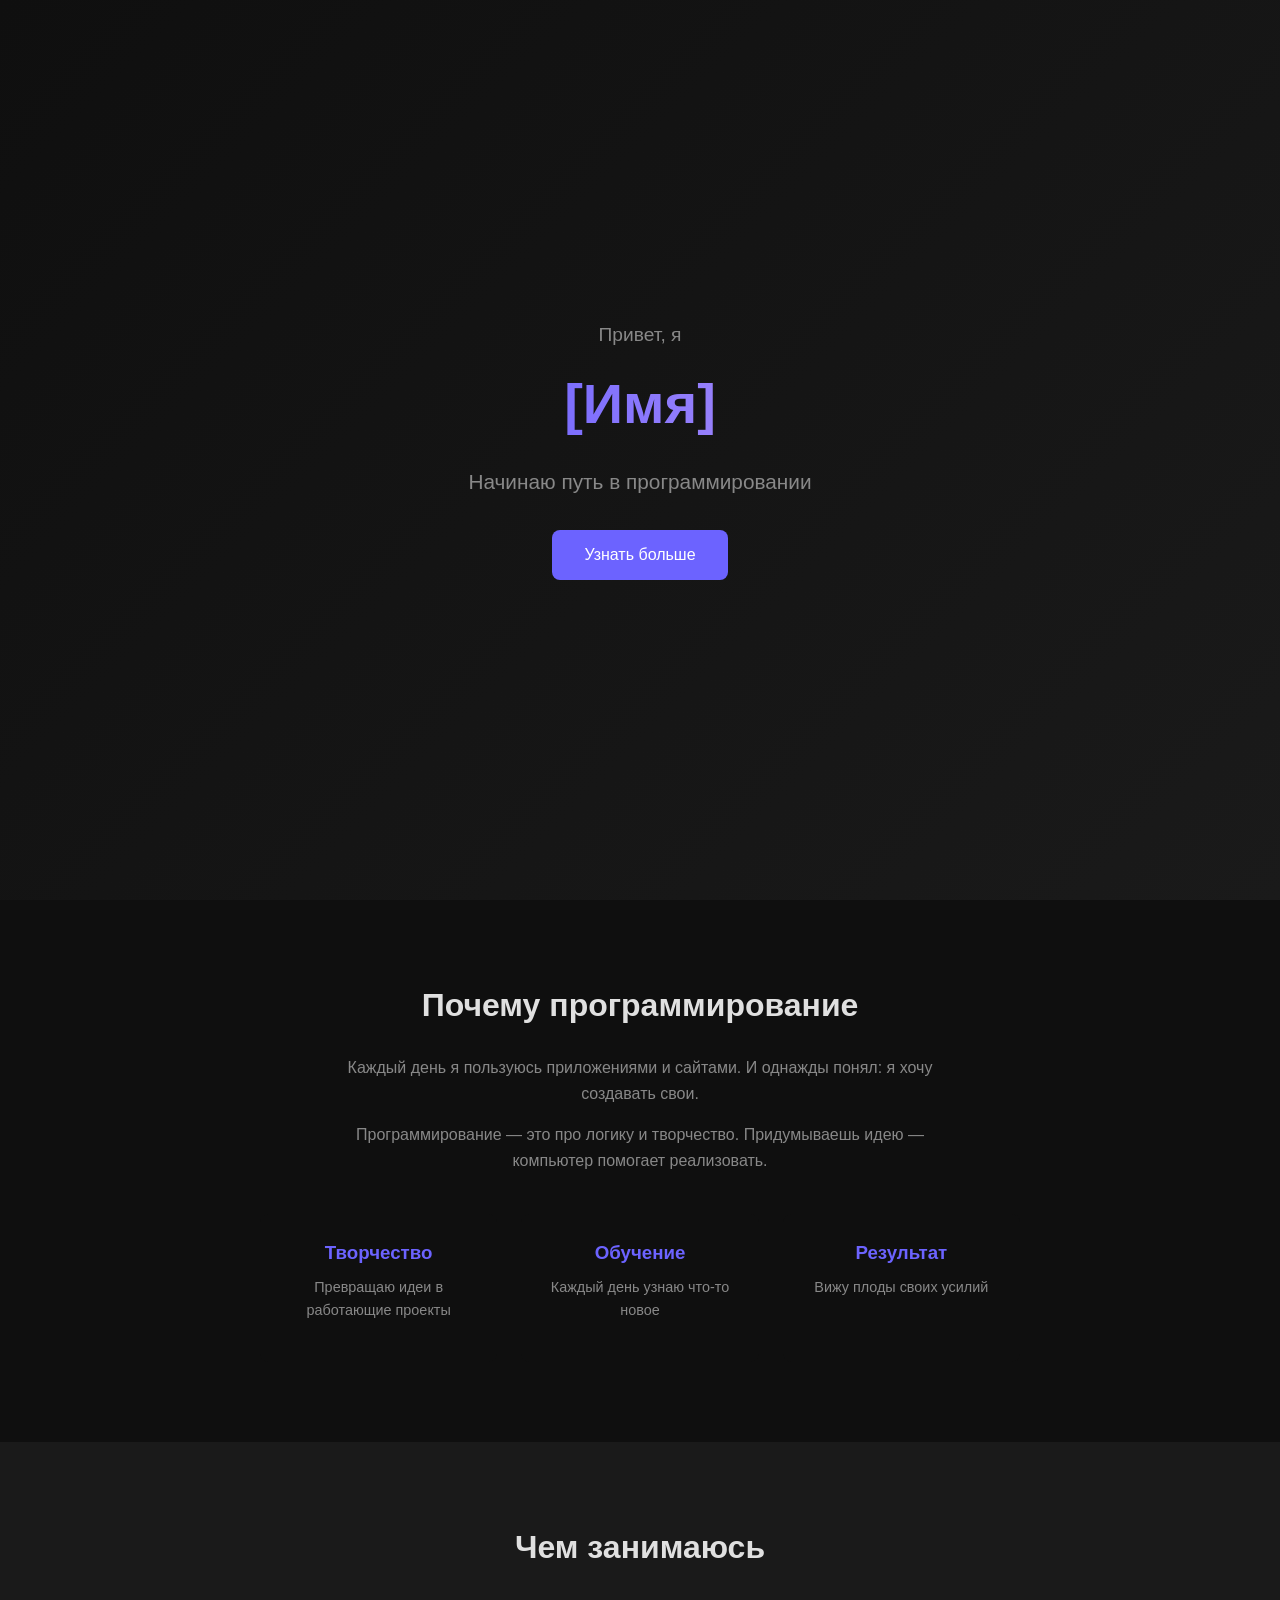
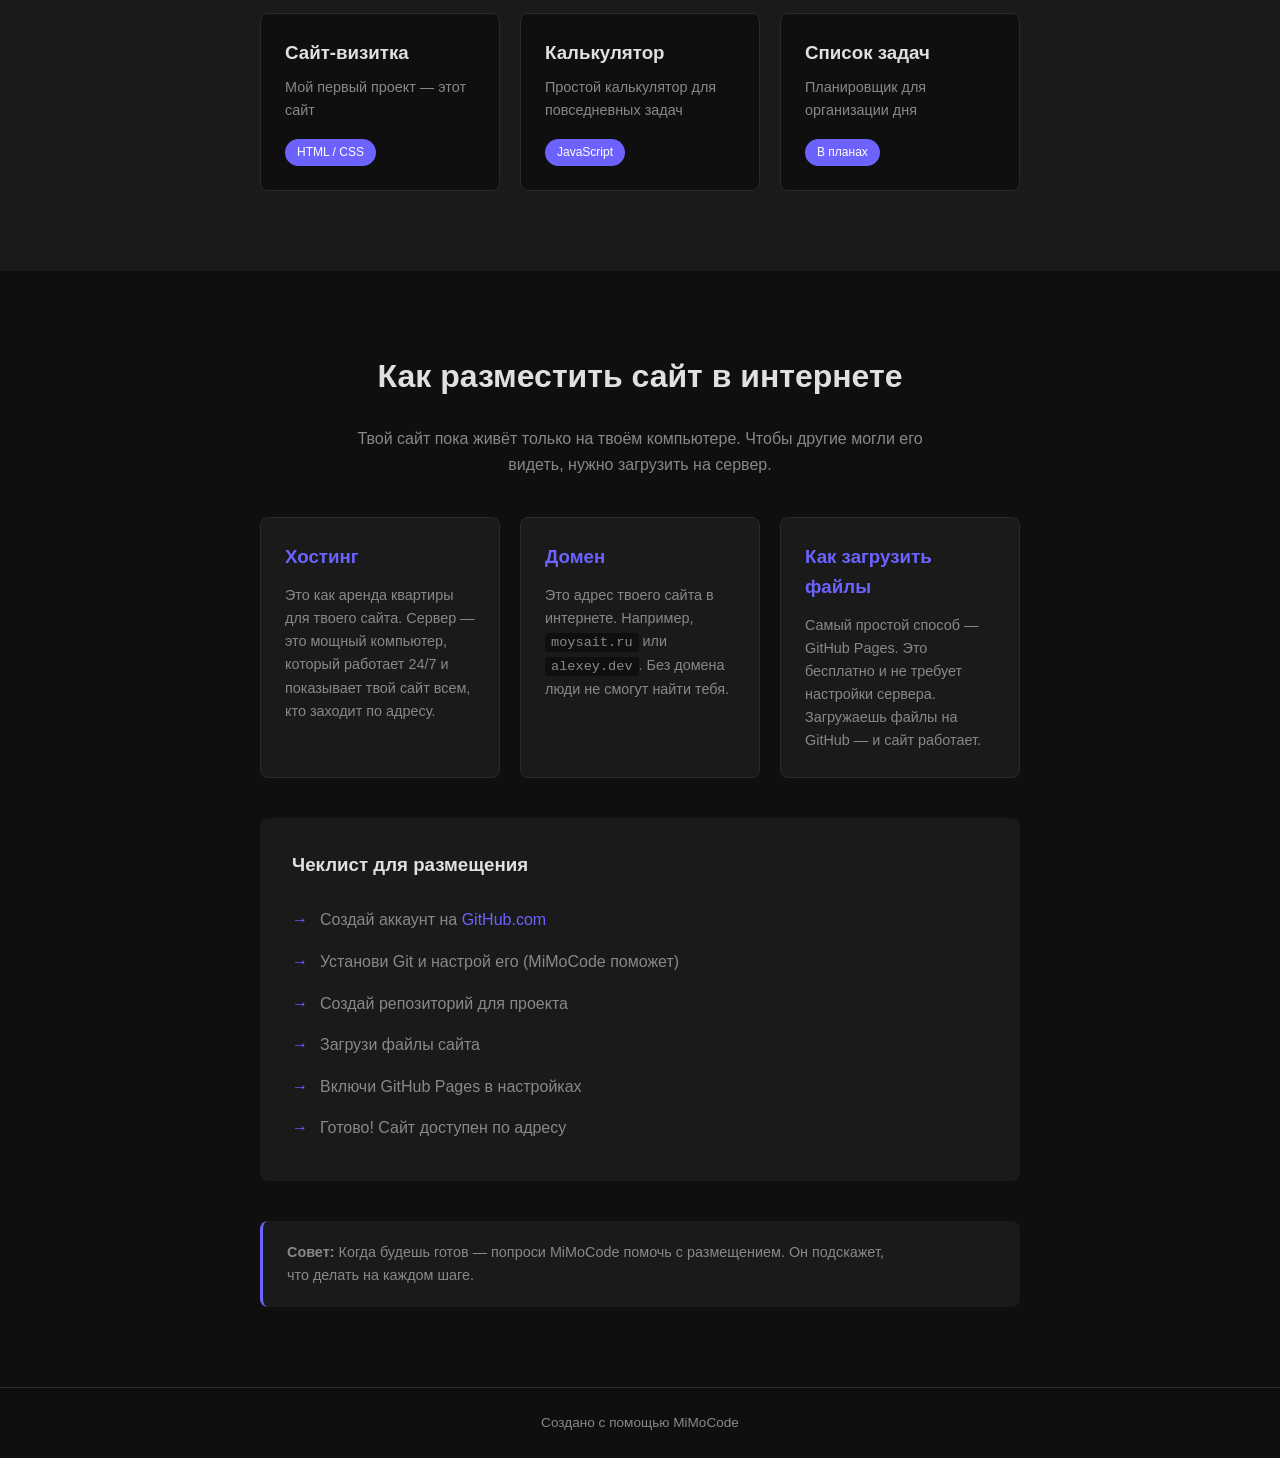
==== index.html @ 25fb816a "Initial commit: personal website" ====
<!DOCTYPE html>
<html lang="ru">
<head>
    <meta charset="UTF-8">
    <meta name="viewport" content="width=device-width, initial-scale=1.0">
    <title>Мой сайт</title>
    <link rel="stylesheet" href="css/style.css">
</head>
<body>

    <header class="hero">
        <div class="container">
            <p class="hero__greeting">Привет, я</p>
            <h1 class="hero__name">[Имя]</h1>
            <p class="hero__tagline">Начинаю путь в программировании</p>
            <a href="#about" class="btn">Узнать больше</a>
        </div>
    </header>

    <section id="about" class="section">
        <div class="container">
            <h2>Почему программирование</h2>
            <p>Каждый день я пользуюсь приложениями и сайтами. И однажды понял: я хочу создавать свои.</p>
            <p>Программирование — это про логику и творчество. Придумываешь идею — компьютер помогает реализовать.</p>
            <div class="features">
                <div class="feature">
                    <h3>Творчество</h3>
                    <p>Превращаю идеи в работающие проекты</p>
                </div>
                <div class="feature">
                    <h3>Обучение</h3>
                    <p>Каждый день узнаю что-то новое</p>
                </div>
                <div class="feature">
                    <h3>Результат</h3>
                    <p>Вижу плоды своих усилий</p>
                </div>
            </div>
        </div>
    </section>

    <section id="projects" class="section section--alt">
        <div class="container">
            <h2>Чем занимаюсь</h2>
            <div class="projects">
                <div class="project-card">
                    <h3>Сайт-визитка</h3>
                    <p>Мой первый проект — этот сайт</p>
                    <span class="tag">HTML / CSS</span>
                </div>
                <div class="project-card">
                    <h3>Калькулятор</h3>
                    <p>Простой калькулятор для повседневных задач</p>
                    <span class="tag">JavaScript</span>
                </div>
                <div class="project-card">
                    <h3>Список задач</h3>
                    <p>Планировщик для организации дня</p>
                    <span class="tag">В планах</span>
                </div>
            </div>
        </div>
    </section>

    <section id="deploy" class="section">
        <div class="container">
            <h2>Как разместить сайт в интернете</h2>
            <p>Твой сайт пока живёт только на твоём компьютере. Чтобы другие могли его видеть, нужно загрузить на сервер.</p>

            <div class="concepts">
                <div class="concept">
                    <h3>Хостинг</h3>
                    <p>Это как аренда квартиры для твоего сайта. Сервер — это мощный компьютер, который работает 24/7 и показывает твой сайт всем, кто заходит по адресу.</p>
                </div>
                <div class="concept">
                    <h3>Домен</h3>
                    <p>Это адрес твоего сайта в интернете. Например, <code>moysait.ru</code> или <code>alexey.dev</code>. Без домена люди не смогут найти тебя.</p>
                </div>
                <div class="concept">
                    <h3>Как загрузить файлы</h3>
                    <p>Самый простой способ — GitHub Pages. Это бесплатно и не требует настройки сервера. Загружаешь файлы на GitHub — и сайт работает.</p>
                </div>
            </div>

            <div class="checklist">
                <h3>Чеклист для размещения</h3>
                <ul>
                    <li>Создай аккаунт на <a href="https://github.com" target="_blank">GitHub.com</a></li>
                    <li>Установи Git и настрой его (MiMoCode поможет)</li>
                    <li>Создай репозиторий для проекта</li>
                    <li>Загрузи файлы сайта</li>
                    <li>Включи GitHub Pages в настройках</li>
                    <li>Готово! Сайт доступен по адресу</li>
                </ul>
            </div>

            <div class="tip">
                <p><strong>Совет:</strong> Когда будешь готов — попроси MiMoCode помочь с размещением. Он подскажет, что делать на каждом шаге.</p>
            </div>
        </div>
    </section>

    <footer class="footer">
        <div class="container">
            <p>Создано с помощью MiMoCode</p>
        </div>
    </footer>

</body>
</html>
---- css/style.css ----
* {
    margin: 0;
    padding: 0;
    box-sizing: border-box;
}

:root {
    --bg: #0f0f0f;
    --bg-alt: #1a1a1a;
    --text: #e0e0e0;
    --text-muted: #888;
    --accent: #6c63ff;
    --accent-hover: #5a52d5;
    --radius: 8px;
}

body {
    font-family: -apple-system, BlinkMacSystemFont, 'Segoe UI', Roboto, sans-serif;
    background: var(--bg);
    color: var(--text);
    line-height: 1.6;
}

.container {
    max-width: 800px;
    margin: 0 auto;
    padding: 0 20px;
}

/* Hero */
.hero {
    min-height: 100vh;
    display: flex;
    align-items: center;
    text-align: center;
    background: linear-gradient(135deg, var(--bg) 0%, var(--bg-alt) 100%);
}

.hero__greeting {
    font-size: 1.2rem;
    color: var(--text-muted);
    margin-bottom: 8px;
}

.hero__name {
    font-size: 3.5rem;
    font-weight: 700;
    margin-bottom: 16px;
    background: linear-gradient(90deg, var(--accent), #a78bfa);
    -webkit-background-clip: text;
    -webkit-text-fill-color: transparent;
    background-clip: text;
}

.hero__tagline {
    font-size: 1.3rem;
    color: var(--text-muted);
    margin-bottom: 32px;
}

.btn {
    display: inline-block;
    padding: 12px 32px;
    background: var(--accent);
    color: white;
    text-decoration: none;
    border-radius: var(--radius);
    font-weight: 500;
    transition: background 0.2s;
}

.btn:hover {
    background: var(--accent-hover);
}

/* Sections */
.section {
    padding: 80px 0;
}

.section--alt {
    background: var(--bg-alt);
}

.section h2 {
    font-size: 2rem;
    margin-bottom: 24px;
    text-align: center;
}

.section p {
    text-align: center;
    color: var(--text-muted);
    margin-bottom: 16px;
    max-width: 600px;
    margin-left: auto;
    margin-right: auto;
}

/* Features */
.features {
    display: grid;
    grid-template-columns: repeat(auto-fit, minmax(200px, 1fr));
    gap: 24px;
    margin-top: 40px;
}

.feature {
    text-align: center;
    padding: 24px;
    background: var(--bg);
    border-radius: var(--radius);
}

.feature h3 {
    color: var(--accent);
    margin-bottom: 8px;
}

.feature p {
    font-size: 0.9rem;
}

/* Projects */
.projects {
    display: grid;
    grid-template-columns: repeat(auto-fit, minmax(220px, 1fr));
    gap: 20px;
    margin-top: 40px;
}

.project-card {
    background: var(--bg);
    padding: 24px;
    border-radius: var(--radius);
    border: 1px solid #2a2a2a;
}

.project-card h3 {
    margin-bottom: 8px;
}

.project-card p {
    text-align: left;
    font-size: 0.9rem;
    margin-bottom: 16px;
}

.tag {
    display: inline-block;
    padding: 4px 12px;
    background: var(--accent);
    color: white;
    border-radius: 20px;
    font-size: 0.75rem;
}

/* Concepts */
.concepts {
    display: grid;
    grid-template-columns: repeat(auto-fit, minmax(220px, 1fr));
    gap: 20px;
    margin: 40px 0;
}

.concept {
    background: var(--bg-alt);
    padding: 24px;
    border-radius: var(--radius);
    border: 1px solid #2a2a2a;
}

.concept h3 {
    color: var(--accent);
    margin-bottom: 12px;
}

.concept p {
    text-align: left;
    font-size: 0.9rem;
    margin: 0;
}

.concept code {
    background: var(--bg);
    padding: 2px 6px;
    border-radius: 4px;
    font-size: 0.85rem;
}

/* Checklist */
.checklist {
    background: var(--bg-alt);
    padding: 32px;
    border-radius: var(--radius);
    margin: 40px 0;
}

.checklist h3 {
    margin-bottom: 20px;
}

.checklist ul {
    list-style: none;
    padding: 0;
}

.checklist li {
    padding: 8px 0;
    padding-left: 28px;
    position: relative;
    color: var(--text-muted);
}

.checklist li::before {
    content: "→";
    position: absolute;
    left: 0;
    color: var(--accent);
}

.checklist a {
    color: var(--accent);
    text-decoration: none;
}

.checklist a:hover {
    text-decoration: underline;
}

/* Tip */
.tip {
    background: var(--bg-alt);
    padding: 20px 24px;
    border-radius: var(--radius);
    border-left: 3px solid var(--accent);
    margin-top: 32px;
}

.tip p {
    text-align: left;
    margin: 0;
    font-size: 0.9rem;
}

/* Footer */
.footer {
    text-align: center;
    padding: 24px;
    color: var(--text-muted);
    font-size: 0.85rem;
    border-top: 1px solid #2a2a2a;
}

/* Mobile */
@media (max-width: 600px) {
    .hero__name {
        font-size: 2.5rem;
    }

    .hero__tagline {
        font-size: 1rem;
    }

    .section {
        padding: 60px 0;
    }
}
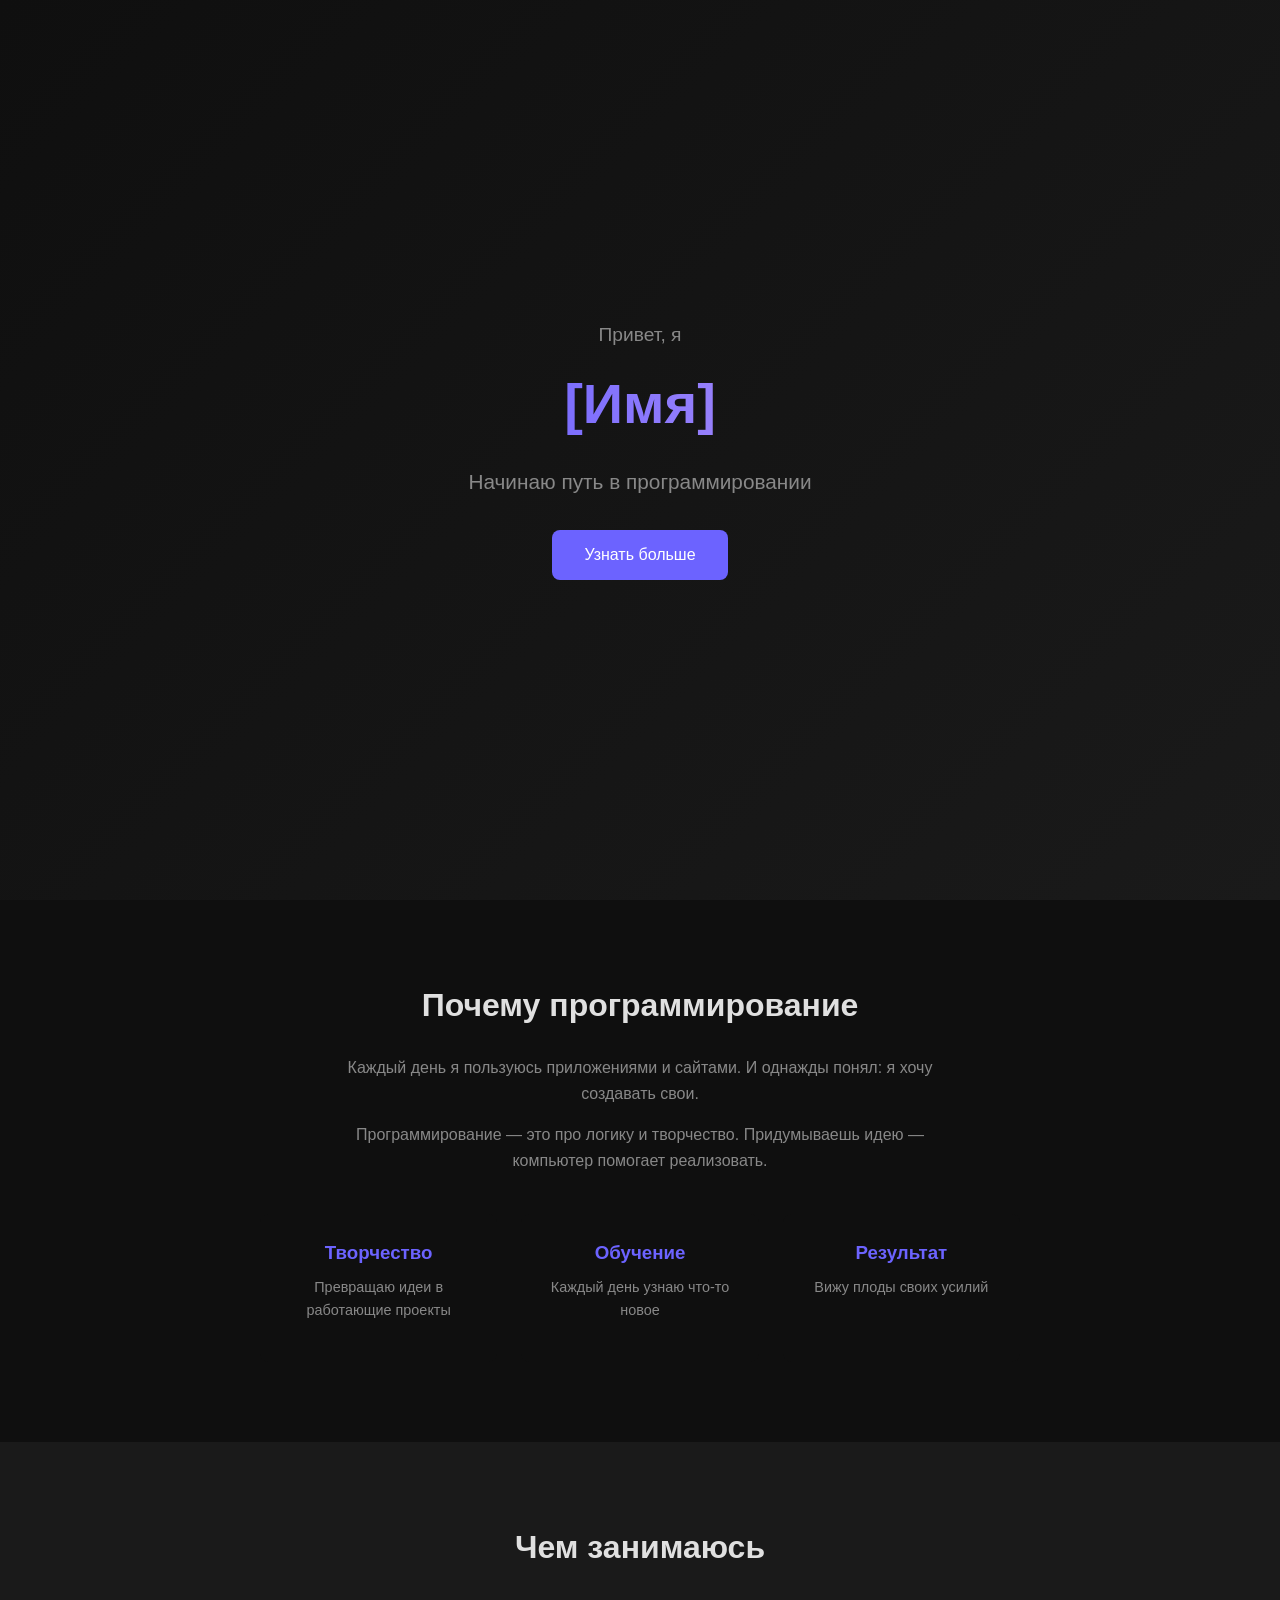
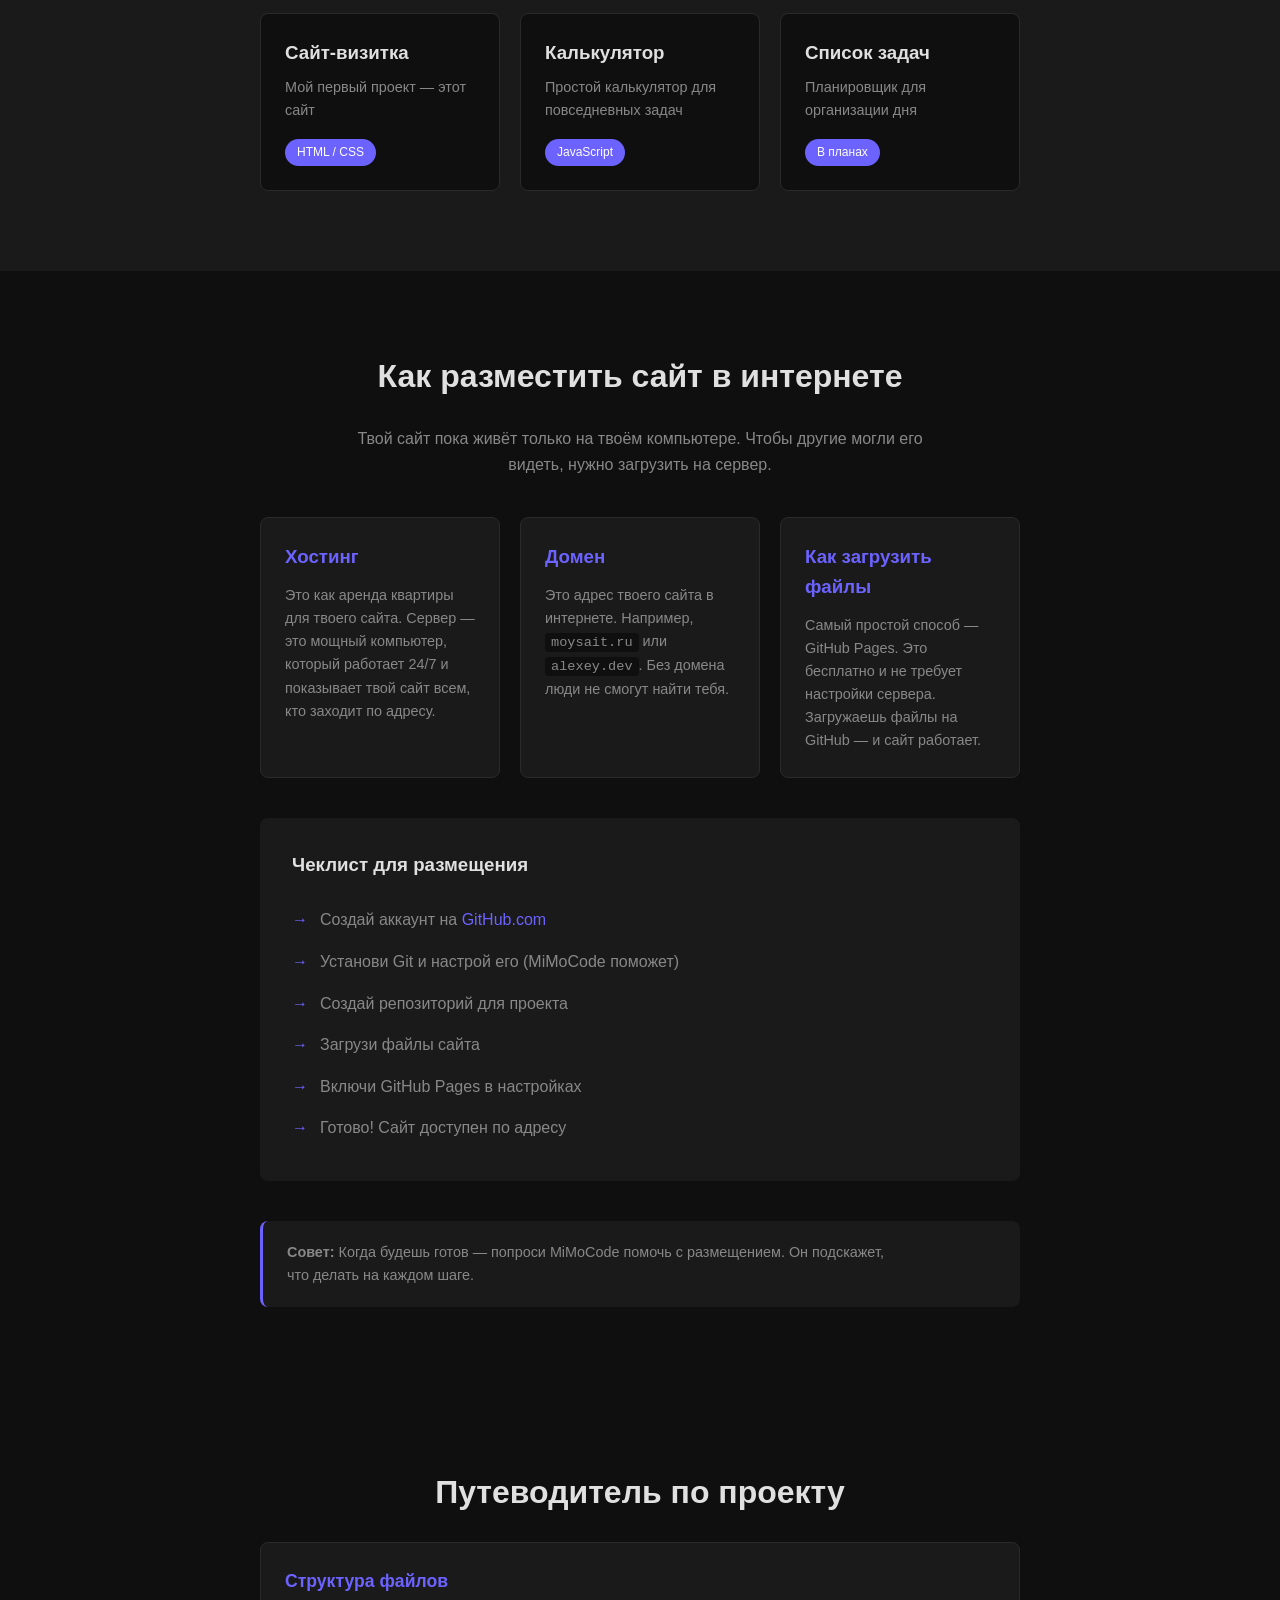
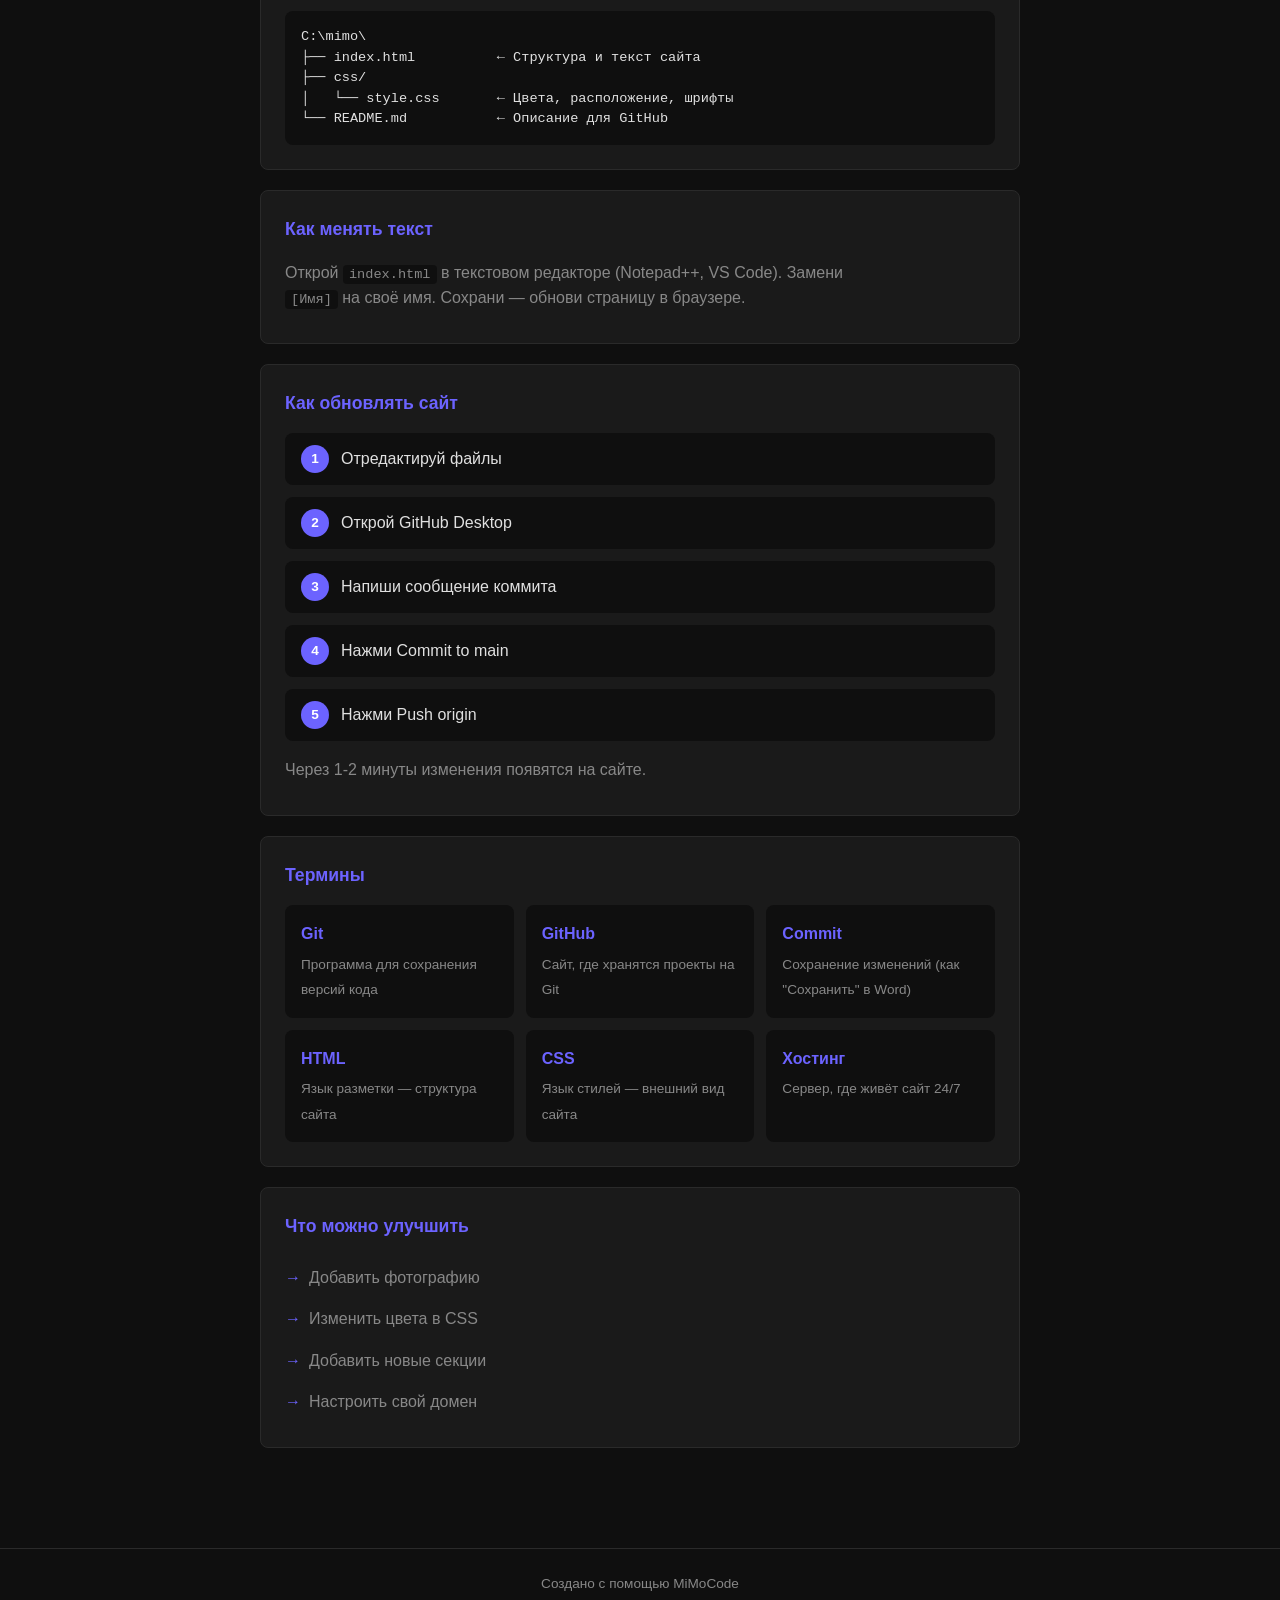
==== commit ef571e16: "Add guide section to website" ====
--- a/index.html
+++ b/index.html
@@ -100,6 +100,78 @@
         </div>
     </section>
 
+    <section id="guide" class="section">
+        <div class="container">
+            <h2>Путеводитель по проекту</h2>
+
+            <div class="guide-block">
+                <h3>Структура файлов</h3>
+                <pre><code>C:\mimo\
+├── index.html          ← Структура и текст сайта
+├── css/
+│   └── style.css       ← Цвета, расположение, шрифты
+└── README.md           ← Описание для GitHub</code></pre>
+            </div>
+
+            <div class="guide-block">
+                <h3>Как менять текст</h3>
+                <p>Открой <code>index.html</code> в текстовом редакторе (Notepad++, VS Code). Замени <code>[Имя]</code> на своё имя. Сохрани — обнови страницу в браузере.</p>
+            </div>
+
+            <div class="guide-block">
+                <h3>Как обновлять сайт</h3>
+                <div class="steps">
+                    <div class="step"><span class="step-num">1</span> Отредактируй файлы</div>
+                    <div class="step"><span class="step-num">2</span> Открой GitHub Desktop</div>
+                    <div class="step"><span class="step-num">3</span> Напиши сообщение коммита</div>
+                    <div class="step"><span class="step-num">4</span> Нажми Commit to main</div>
+                    <div class="step"><span class="step-num">5</span> Нажми Push origin</div>
+                </div>
+                <p>Через 1-2 минуты изменения появятся на сайте.</p>
+            </div>
+
+            <div class="guide-block">
+                <h3>Термины</h3>
+                <div class="terms">
+                    <div class="term">
+                        <strong>Git</strong>
+                        <span>Программа для сохранения версий кода</span>
+                    </div>
+                    <div class="term">
+                        <strong>GitHub</strong>
+                        <span>Сайт, где хранятся проекты на Git</span>
+                    </div>
+                    <div class="term">
+                        <strong>Commit</strong>
+                        <span>Сохранение изменений (как "Сохранить" в Word)</span>
+                    </div>
+                    <div class="term">
+                        <strong>HTML</strong>
+                        <span>Язык разметки — структура сайта</span>
+                    </div>
+                    <div class="term">
+                        <strong>CSS</strong>
+                        <span>Язык стилей — внешний вид сайта</span>
+                    </div>
+                    <div class="term">
+                        <strong>Хостинг</strong>
+                        <span>Сервер, где живёт сайт 24/7</span>
+                    </div>
+                </div>
+            </div>
+
+            <div class="guide-block">
+                <h3>Что можно улучшить</h3>
+                <ul class="improve-list">
+                    <li>Добавить фотографию</li>
+                    <li>Изменить цвета в CSS</li>
+                    <li>Добавить новые секции</li>
+                    <li>Настроить свой домен</li>
+                </ul>
+            </div>
+        </div>
+    </section>
+
     <footer class="footer">
         <div class="container">
             <p>Создано с помощью MiMoCode</p>
--- a/css/style.css
+++ b/css/style.css
@@ -243,6 +243,122 @@
     font-size: 0.9rem;
 }
 
+/* Guide */
+.guide-block {
+    background: var(--bg-alt);
+    padding: 24px;
+    border-radius: var(--radius);
+    margin: 20px 0;
+    border: 1px solid #2a2a2a;
+}
+
+.guide-block h3 {
+    color: var(--accent);
+    margin-bottom: 16px;
+    font-size: 1.1rem;
+}
+
+.guide-block p {
+    text-align: left;
+    margin: 8px 0;
+}
+
+.guide-block code {
+    background: var(--bg);
+    padding: 2px 6px;
+    border-radius: 4px;
+    font-size: 0.85rem;
+}
+
+.guide-block pre {
+    background: var(--bg);
+    padding: 16px;
+    border-radius: var(--radius);
+    overflow-x: auto;
+    font-size: 0.85rem;
+    line-height: 1.5;
+}
+
+.guide-block pre code {
+    background: none;
+    padding: 0;
+}
+
+/* Steps */
+.steps {
+    display: flex;
+    flex-direction: column;
+    gap: 12px;
+    margin: 16px 0;
+}
+
+.step {
+    display: flex;
+    align-items: center;
+    gap: 12px;
+    padding: 12px 16px;
+    background: var(--bg);
+    border-radius: var(--radius);
+}
+
+.step-num {
+    display: flex;
+    align-items: center;
+    justify-content: center;
+    width: 28px;
+    height: 28px;
+    background: var(--accent);
+    color: white;
+    border-radius: 50%;
+    font-size: 0.85rem;
+    font-weight: 600;
+    flex-shrink: 0;
+}
+
+/* Terms */
+.terms {
+    display: grid;
+    grid-template-columns: repeat(auto-fit, minmax(200px, 1fr));
+    gap: 12px;
+}
+
+.term {
+    padding: 16px;
+    background: var(--bg);
+    border-radius: var(--radius);
+}
+
+.term strong {
+    display: block;
+    color: var(--accent);
+    margin-bottom: 4px;
+}
+
+.term span {
+    font-size: 0.85rem;
+    color: var(--text-muted);
+}
+
+/* Improve list */
+.improve-list {
+    list-style: none;
+    padding: 0;
+}
+
+.improve-list li {
+    padding: 8px 0;
+    padding-left: 24px;
+    position: relative;
+    color: var(--text-muted);
+}
+
+.improve-list li::before {
+    content: "→";
+    position: absolute;
+    left: 0;
+    color: var(--accent);
+}
+
 /* Footer */
 .footer {
     text-align: center;
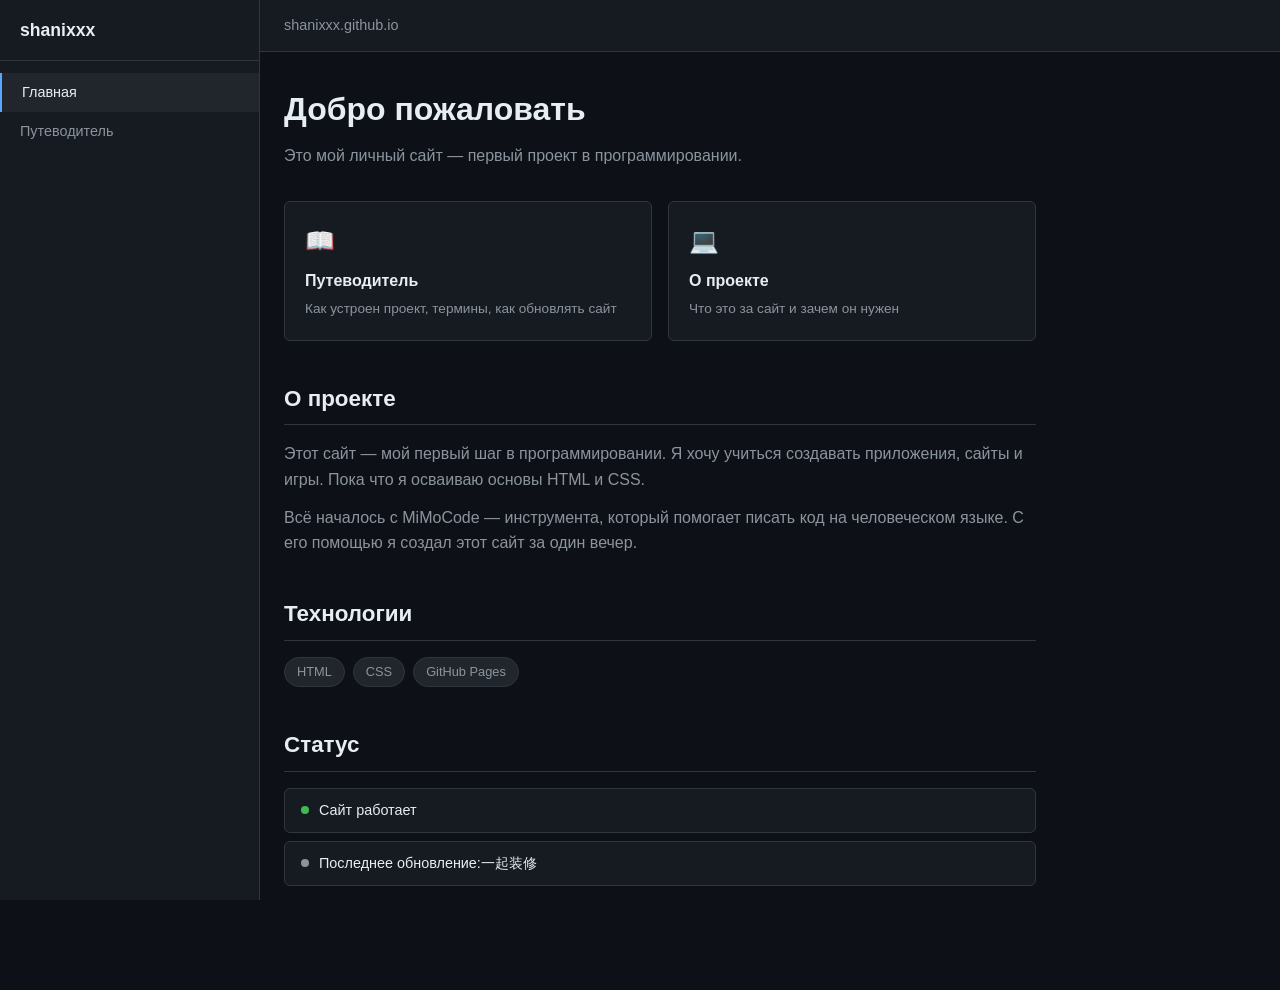
==== commit 615b1f5d: "Redesign: sidebar layout, multi-page" ====
--- a/index.html
+++ b/index.html
@@ -3,180 +3,73 @@
 <head>
     <meta charset="UTF-8">
     <meta name="viewport" content="width=device-width, initial-scale=1.0">
-    <title>Мой сайт</title>
+    <title>Главная | shanixxx</title>
     <link rel="stylesheet" href="css/style.css">
 </head>
 <body>
 
-    <header class="hero">
-        <div class="container">
-            <p class="hero__greeting">Привет, я</p>
-            <h1 class="hero__name">[Имя]</h1>
-            <p class="hero__tagline">Начинаю путь в программировании</p>
-            <a href="#about" class="btn">Узнать больше</a>
-        </div>
-    </header>
+    <div class="layout">
+        <nav class="sidebar">
+            <div class="sidebar__header">
+                <span class="sidebar__logo">shanixxx</span>
+            </div>
+            <ul class="sidebar__nav">
+                <li><a href="index.html" class="active">Главная</a></li>
+                <li><a href="guide.html">Путеводитель</a></li>
+            </ul>
+        </nav>
 
-    <section id="about" class="section">
-        <div class="container">
-            <h2>Почему программирование</h2>
-            <p>Каждый день я пользуюсь приложениями и сайтами. И однажды понял: я хочу создавать свои.</p>
-            <p>Программирование — это про логику и творчество. Придумываешь идею — компьютер помогает реализовать.</p>
-            <div class="features">
-                <div class="feature">
-                    <h3>Творчество</h3>
-                    <p>Превращаю идеи в работающие проекты</p>
+        <main class="main">
+            <header class="topbar">
+                <span class="topbar__title">shanixxx.github.io</span>
+            </header>
+
+            <div class="content">
+                <h1>Добро пожаловать</h1>
+                <p class="subtitle">Это мой личный сайт — первый проект в программировании.</p>
+
+                <div class="card-row">
+                    <a href="guide.html" class="card">
+                        <div class="card__icon">📖</div>
+                        <h3>Путеводитель</h3>
+                        <p>Как устроен проект, термины, как обновлять сайт</p>
+                    </a>
+                    <a href="#about" class="card">
+                        <div class="card__icon">💻</div>
+                        <h3>О проекте</h3>
+                        <p>Что это за сайт и зачем он нужен</p>
+                    </a>
                 </div>
-                <div class="feature">
-                    <h3>Обучение</h3>
-                    <p>Каждый день узнаю что-то новое</p>
-                </div>
-                <div class="feature">
-                    <h3>Результат</h3>
-                    <p>Вижу плоды своих усилий</p>
-                </div>
+
+                <section id="about" class="section-block">
+                    <h2>О проекте</h2>
+                    <p>Этот сайт — мой первый шаг в программировании. Я хочу учиться создавать приложения, сайты и игры. Пока что я осваиваю основы HTML и CSS.</p>
+                    <p>Всё началось с MiMoCode — инструмента, который помогает писать код на человеческом языке. С его помощью я создал этот сайт за один вечер.</p>
+                </section>
+
+                <section class="section-block">
+                    <h2>Технологии</h2>
+                    <div class="tags">
+                        <span class="tag">HTML</span>
+                        <span class="tag">CSS</span>
+                        <span class="tag">GitHub Pages</span>
+                    </div>
+                </section>
+
+                <section class="section-block">
+                    <h2>Статус</h2>
+                    <div class="status-card">
+                        <span class="status-dot status-dot--active"></span>
+                        <span>Сайт работает</span>
+                    </div>
+                    <div class="status-card">
+                        <span class="status-dot"></span>
+                        <span>Последнее обновление:一起装修</span>
+                    </div>
+                </section>
             </div>
-        </div>
-    </section>
-
-    <section id="projects" class="section section--alt">
-        <div class="container">
-            <h2>Чем занимаюсь</h2>
-            <div class="projects">
-                <div class="project-card">
-                    <h3>Сайт-визитка</h3>
-                    <p>Мой первый проект — этот сайт</p>
-                    <span class="tag">HTML / CSS</span>
-                </div>
-                <div class="project-card">
-                    <h3>Калькулятор</h3>
-                    <p>Простой калькулятор для повседневных задач</p>
-                    <span class="tag">JavaScript</span>
-                </div>
-                <div class="project-card">
-                    <h3>Список задач</h3>
-                    <p>Планировщик для организации дня</p>
-                    <span class="tag">В планах</span>
-                </div>
-            </div>
-        </div>
-    </section>
-
-    <section id="deploy" class="section">
-        <div class="container">
-            <h2>Как разместить сайт в интернете</h2>
-            <p>Твой сайт пока живёт только на твоём компьютере. Чтобы другие могли его видеть, нужно загрузить на сервер.</p>
-
-            <div class="concepts">
-                <div class="concept">
-                    <h3>Хостинг</h3>
-                    <p>Это как аренда квартиры для твоего сайта. Сервер — это мощный компьютер, который работает 24/7 и показывает твой сайт всем, кто заходит по адресу.</p>
-                </div>
-                <div class="concept">
-                    <h3>Домен</h3>
-                    <p>Это адрес твоего сайта в интернете. Например, <code>moysait.ru</code> или <code>alexey.dev</code>. Без домена люди не смогут найти тебя.</p>
-                </div>
-                <div class="concept">
-                    <h3>Как загрузить файлы</h3>
-                    <p>Самый простой способ — GitHub Pages. Это бесплатно и не требует настройки сервера. Загружаешь файлы на GitHub — и сайт работает.</p>
-                </div>
-            </div>
-
-            <div class="checklist">
-                <h3>Чеклист для размещения</h3>
-                <ul>
-                    <li>Создай аккаунт на <a href="https://github.com" target="_blank">GitHub.com</a></li>
-                    <li>Установи Git и настрой его (MiMoCode поможет)</li>
-                    <li>Создай репозиторий для проекта</li>
-                    <li>Загрузи файлы сайта</li>
-                    <li>Включи GitHub Pages в настройках</li>
-                    <li>Готово! Сайт доступен по адресу</li>
-                </ul>
-            </div>
-
-            <div class="tip">
-                <p><strong>Совет:</strong> Когда будешь готов — попроси MiMoCode помочь с размещением. Он подскажет, что делать на каждом шаге.</p>
-            </div>
-        </div>
-    </section>
-
-    <section id="guide" class="section">
-        <div class="container">
-            <h2>Путеводитель по проекту</h2>
-
-            <div class="guide-block">
-                <h3>Структура файлов</h3>
-                <pre><code>C:\mimo\
-├── index.html          ← Структура и текст сайта
-├── css/
-│   └── style.css       ← Цвета, расположение, шрифты
-└── README.md           ← Описание для GitHub</code></pre>
-            </div>
-
-            <div class="guide-block">
-                <h3>Как менять текст</h3>
-                <p>Открой <code>index.html</code> в текстовом редакторе (Notepad++, VS Code). Замени <code>[Имя]</code> на своё имя. Сохрани — обнови страницу в браузере.</p>
-            </div>
-
-            <div class="guide-block">
-                <h3>Как обновлять сайт</h3>
-                <div class="steps">
-                    <div class="step"><span class="step-num">1</span> Отредактируй файлы</div>
-                    <div class="step"><span class="step-num">2</span> Открой GitHub Desktop</div>
-                    <div class="step"><span class="step-num">3</span> Напиши сообщение коммита</div>
-                    <div class="step"><span class="step-num">4</span> Нажми Commit to main</div>
-                    <div class="step"><span class="step-num">5</span> Нажми Push origin</div>
-                </div>
-                <p>Через 1-2 минуты изменения появятся на сайте.</p>
-            </div>
-
-            <div class="guide-block">
-                <h3>Термины</h3>
-                <div class="terms">
-                    <div class="term">
-                        <strong>Git</strong>
-                        <span>Программа для сохранения версий кода</span>
-                    </div>
-                    <div class="term">
-                        <strong>GitHub</strong>
-                        <span>Сайт, где хранятся проекты на Git</span>
-                    </div>
-                    <div class="term">
-                        <strong>Commit</strong>
-                        <span>Сохранение изменений (как "Сохранить" в Word)</span>
-                    </div>
-                    <div class="term">
-                        <strong>HTML</strong>
-                        <span>Язык разметки — структура сайта</span>
-                    </div>
-                    <div class="term">
-                        <strong>CSS</strong>
-                        <span>Язык стилей — внешний вид сайта</span>
-                    </div>
-                    <div class="term">
-                        <strong>Хостинг</strong>
-                        <span>Сервер, где живёт сайт 24/7</span>
-                    </div>
-                </div>
-            </div>
-
-            <div class="guide-block">
-                <h3>Что можно улучшить</h3>
-                <ul class="improve-list">
-                    <li>Добавить фотографию</li>
-                    <li>Изменить цвета в CSS</li>
-                    <li>Добавить новые секции</li>
-                    <li>Настроить свой домен</li>
-                </ul>
-            </div>
-        </div>
-    </section>
-
-    <footer class="footer">
-        <div class="container">
-            <p>Создано с помощью MiMoCode</p>
-        </div>
-    </footer>
+        </main>
+    </div>
 
 </body>
 </html>
--- a/css/style.css
+++ b/css/style.css
@@ -5,13 +5,17 @@
 }
 
 :root {
-    --bg: #0f0f0f;
-    --bg-alt: #1a1a1a;
-    --text: #e0e0e0;
-    --text-muted: #888;
-    --accent: #6c63ff;
-    --accent-hover: #5a52d5;
-    --radius: 8px;
+    --bg: #0d1117;
+    --bg-secondary: #161b22;
+    --bg-tertiary: #21262d;
+    --border: #30363d;
+    --text: #e6edf3;
+    --text-muted: #8b949e;
+    --accent: #58a6ff;
+    --accent-hover: #79c0ff;
+    --green: #3fb950;
+    --sidebar-width: 260px;
+    --topbar-height: 52px;
 }
 
 body {
@@ -21,364 +25,417 @@
     line-height: 1.6;
 }
 
-.container {
+/* Layout */
+.layout {
+    display: flex;
+    min-height: 100vh;
+}
+
+/* Sidebar */
+.sidebar {
+    width: var(--sidebar-width);
+    background: var(--bg-secondary);
+    border-right: 1px solid var(--border);
+    position: fixed;
+    top: 0;
+    left: 0;
+    bottom: 0;
+    overflow-y: auto;
+}
+
+.sidebar__header {
+    padding: 16px 20px;
+    border-bottom: 1px solid var(--border);
+}
+
+.sidebar__logo {
+    font-weight: 600;
+    font-size: 1.1rem;
+    color: var(--text);
+}
+
+.sidebar__nav {
+    list-style: none;
+    padding: 12px 0;
+}
+
+.sidebar__nav li a {
+    display: block;
+    padding: 8px 20px;
+    color: var(--text-muted);
+    text-decoration: none;
+    font-size: 0.9rem;
+    transition: all 0.15s;
+}
+
+.sidebar__nav li a:hover {
+    color: var(--text);
+    background: var(--bg-tertiary);
+}
+
+.sidebar__nav li a.active {
+    color: var(--text);
+    background: var(--bg-tertiary);
+    border-left: 2px solid var(--accent);
+}
+
+/* Main */
+.main {
+    flex: 1;
+    margin-left: var(--sidebar-width);
+    min-height: 100vh;
+}
+
+/* Topbar */
+.topbar {
+    height: var(--topbar-height);
+    border-bottom: 1px solid var(--border);
+    display: flex;
+    align-items: center;
+    padding: 0 24px;
+    background: var(--bg-secondary);
+    position: sticky;
+    top: 0;
+    z-index: 10;
+}
+
+.topbar__title {
+    color: var(--text-muted);
+    font-size: 0.9rem;
+}
+
+/* Content */
+.content {
     max-width: 800px;
-    margin: 0 auto;
-    padding: 0 20px;
-}
-
-/* Hero */
-.hero {
-    min-height: 100vh;
-    display: flex;
-    align-items: center;
-    text-align: center;
-    background: linear-gradient(135deg, var(--bg) 0%, var(--bg-alt) 100%);
-}
-
-.hero__greeting {
-    font-size: 1.2rem;
-    color: var(--text-muted);
+    padding: 32px 24px 64px;
+}
+
+.content h1 {
+    font-size: 2rem;
     margin-bottom: 8px;
 }
 
-.hero__name {
-    font-size: 3.5rem;
-    font-weight: 700;
-    margin-bottom: 16px;
-    background: linear-gradient(90deg, var(--accent), #a78bfa);
-    -webkit-background-clip: text;
-    -webkit-text-fill-color: transparent;
-    background-clip: text;
-}
-
-.hero__tagline {
-    font-size: 1.3rem;
+.subtitle {
     color: var(--text-muted);
     margin-bottom: 32px;
 }
 
-.btn {
-    display: inline-block;
-    padding: 12px 32px;
-    background: var(--accent);
-    color: white;
-    text-decoration: none;
-    border-radius: var(--radius);
-    font-weight: 500;
-    transition: background 0.2s;
-}
-
-.btn:hover {
-    background: var(--accent-hover);
-}
-
-/* Sections */
-.section {
-    padding: 80px 0;
-}
-
-.section--alt {
-    background: var(--bg-alt);
-}
-
-.section h2 {
-    font-size: 2rem;
-    margin-bottom: 24px;
-    text-align: center;
-}
-
-.section p {
-    text-align: center;
-    color: var(--text-muted);
-    margin-bottom: 16px;
-    max-width: 600px;
-    margin-left: auto;
-    margin-right: auto;
-}
-
-/* Features */
-.features {
+/* Cards */
+.card-row {
     display: grid;
     grid-template-columns: repeat(auto-fit, minmax(200px, 1fr));
-    gap: 24px;
-    margin-top: 40px;
-}
-
-.feature {
-    text-align: center;
-    padding: 24px;
-    background: var(--bg);
-    border-radius: var(--radius);
-}
-
-.feature h3 {
-    color: var(--accent);
+    gap: 16px;
+    margin-bottom: 40px;
+}
+
+.card {
+    display: block;
+    padding: 20px;
+    background: var(--bg-secondary);
+    border: 1px solid var(--border);
+    border-radius: 6px;
+    text-decoration: none;
+    color: var(--text);
+    transition: border-color 0.15s;
+}
+
+.card:hover {
+    border-color: var(--accent);
+}
+
+.card__icon {
+    font-size: 1.5rem;
     margin-bottom: 8px;
 }
 
-.feature p {
-    font-size: 0.9rem;
-}
-
-/* Projects */
-.projects {
-    display: grid;
-    grid-template-columns: repeat(auto-fit, minmax(220px, 1fr));
-    gap: 20px;
-    margin-top: 40px;
-}
-
-.project-card {
-    background: var(--bg);
-    padding: 24px;
-    border-radius: var(--radius);
-    border: 1px solid #2a2a2a;
-}
-
-.project-card h3 {
-    margin-bottom: 8px;
-}
-
-.project-card p {
-    text-align: left;
-    font-size: 0.9rem;
+.card h3 {
+    font-size: 1rem;
+    margin-bottom: 4px;
+}
+
+.card p {
+    font-size: 0.85rem;
+    color: var(--text-muted);
+}
+
+/* Sections */
+.section-block {
+    margin-bottom: 40px;
+}
+
+.section-block h2 {
+    font-size: 1.4rem;
     margin-bottom: 16px;
+    padding-bottom: 8px;
+    border-bottom: 1px solid var(--border);
+}
+
+.section-block p {
+    color: var(--text-muted);
+    margin-bottom: 12px;
+}
+
+/* Tags */
+.tags {
+    display: flex;
+    gap: 8px;
+    flex-wrap: wrap;
 }
 
 .tag {
     display: inline-block;
     padding: 4px 12px;
-    background: var(--accent);
-    color: white;
+    background: var(--bg-tertiary);
+    border: 1px solid var(--border);
     border-radius: 20px;
-    font-size: 0.75rem;
-}
-
-/* Concepts */
-.concepts {
-    display: grid;
-    grid-template-columns: repeat(auto-fit, minmax(220px, 1fr));
-    gap: 20px;
-    margin: 40px 0;
-}
-
-.concept {
-    background: var(--bg-alt);
-    padding: 24px;
-    border-radius: var(--radius);
-    border: 1px solid #2a2a2a;
-}
-
-.concept h3 {
-    color: var(--accent);
-    margin-bottom: 12px;
-}
-
-.concept p {
-    text-align: left;
-    font-size: 0.9rem;
-    margin: 0;
-}
-
-.concept code {
-    background: var(--bg);
+    font-size: 0.8rem;
+    color: var(--text-muted);
+}
+
+/* Status */
+.status-card {
+    display: flex;
+    align-items: center;
+    gap: 10px;
+    padding: 10px 16px;
+    background: var(--bg-secondary);
+    border: 1px solid var(--border);
+    border-radius: 6px;
+    margin-bottom: 8px;
+    font-size: 0.9rem;
+}
+
+.status-dot {
+    width: 8px;
+    height: 8px;
+    border-radius: 50%;
+    background: var(--text-muted);
+}
+
+.status-dot--active {
+    background: var(--green);
+}
+
+/* Info card */
+.info-card {
+    background: var(--bg-secondary);
+    border: 1px solid var(--border);
+    border-radius: 6px;
+    padding: 20px;
+}
+
+.info-card p {
+    margin-bottom: 8px;
+}
+
+.info-card p:last-child {
+    margin-bottom: 0;
+}
+
+.info-card code {
+    background: var(--bg-tertiary);
     padding: 2px 6px;
     border-radius: 4px;
     font-size: 0.85rem;
 }
 
-/* Checklist */
-.checklist {
-    background: var(--bg-alt);
-    padding: 32px;
-    border-radius: var(--radius);
-    margin: 40px 0;
-}
-
-.checklist h3 {
-    margin-bottom: 20px;
-}
-
-.checklist ul {
+/* Steps */
+.steps {
+    display: flex;
+    flex-direction: column;
+    gap: 8px;
+    margin-bottom: 16px;
+}
+
+.step {
+    display: flex;
+    align-items: center;
+    gap: 12px;
+    padding: 10px 16px;
+    background: var(--bg-secondary);
+    border: 1px solid var(--border);
+    border-radius: 6px;
+    font-size: 0.9rem;
+}
+
+.step-num {
+    display: flex;
+    align-items: center;
+    justify-content: center;
+    width: 24px;
+    height: 24px;
+    background: var(--accent);
+    color: var(--bg);
+    border-radius: 50%;
+    font-size: 0.75rem;
+    font-weight: 600;
+    flex-shrink: 0;
+}
+
+/* Pre / Code */
+pre {
+    background: var(--bg-secondary);
+    border: 1px solid var(--border);
+    border-radius: 6px;
+    padding: 16px;
+    overflow-x: auto;
+    font-size: 0.85rem;
+    line-height: 1.5;
+}
+
+pre code {
+    background: none;
+    padding: 0;
+}
+
+code {
+    background: var(--bg-tertiary);
+    padding: 2px 6px;
+    border-radius: 4px;
+    font-size: 0.85rem;
+}
+
+/* Terms table */
+.terms-table {
+    width: 100%;
+    border-collapse: collapse;
+    background: var(--bg-secondary);
+    border: 1px solid var(--border);
+    border-radius: 6px;
+    overflow: hidden;
+}
+
+.terms-table th,
+.terms-table td {
+    padding: 10px 16px;
+    text-align: left;
+    border-bottom: 1px solid var(--border);
+}
+
+.terms-table th {
+    background: var(--bg-tertiary);
+    font-size: 0.85rem;
+    font-weight: 600;
+}
+
+.terms-table td {
+    font-size: 0.9rem;
+    color: var(--text-muted);
+}
+
+.terms-table tr:last-child td {
+    border-bottom: none;
+}
+
+/* Concepts grid */
+.concepts-grid {
+    display: grid;
+    grid-template-columns: repeat(auto-fit, minmax(200px, 1fr));
+    gap: 12px;
+}
+
+.concept-card {
+    background: var(--bg-secondary);
+    border: 1px solid var(--border);
+    border-radius: 6px;
+    padding: 16px;
+}
+
+.concept-card h3 {
+    color: var(--accent);
+    margin-bottom: 8px;
+    font-size: 0.95rem;
+}
+
+.concept-card p {
+    font-size: 0.85rem;
+    margin: 0;
+}
+
+/* Todo list */
+.todo-list {
     list-style: none;
     padding: 0;
 }
 
-.checklist li {
+.todo-list li {
     padding: 8px 0;
-    padding-left: 28px;
+    padding-left: 24px;
     position: relative;
     color: var(--text-muted);
-}
-
-.checklist li::before {
+    font-size: 0.9rem;
+}
+
+.todo-list li::before {
     content: "→";
     position: absolute;
     left: 0;
     color: var(--accent);
 }
 
-.checklist a {
-    color: var(--accent);
+/* Links grid */
+.links-grid {
+    display: grid;
+    grid-template-columns: repeat(auto-fit, minmax(160px, 1fr));
+    gap: 12px;
+}
+
+.link-card {
+    display: block;
+    padding: 16px;
+    background: var(--bg-secondary);
+    border: 1px solid var(--border);
+    border-radius: 6px;
     text-decoration: none;
-}
-
-.checklist a:hover {
-    text-decoration: underline;
-}
-
-/* Tip */
-.tip {
-    background: var(--bg-alt);
-    padding: 20px 24px;
-    border-radius: var(--radius);
-    border-left: 3px solid var(--accent);
-    margin-top: 32px;
-}
-
-.tip p {
-    text-align: left;
-    margin: 0;
-    font-size: 0.9rem;
-}
-
-/* Guide */
-.guide-block {
-    background: var(--bg-alt);
-    padding: 24px;
-    border-radius: var(--radius);
-    margin: 20px 0;
-    border: 1px solid #2a2a2a;
-}
-
-.guide-block h3 {
-    color: var(--accent);
-    margin-bottom: 16px;
-    font-size: 1.1rem;
-}
-
-.guide-block p {
-    text-align: left;
-    margin: 8px 0;
-}
-
-.guide-block code {
-    background: var(--bg);
-    padding: 2px 6px;
-    border-radius: 4px;
-    font-size: 0.85rem;
-}
-
-.guide-block pre {
-    background: var(--bg);
-    padding: 16px;
-    border-radius: var(--radius);
-    overflow-x: auto;
-    font-size: 0.85rem;
-    line-height: 1.5;
-}
-
-.guide-block pre code {
-    background: none;
-    padding: 0;
-}
-
-/* Steps */
-.steps {
-    display: flex;
-    flex-direction: column;
-    gap: 12px;
-    margin: 16px 0;
-}
-
-.step {
-    display: flex;
-    align-items: center;
-    gap: 12px;
-    padding: 12px 16px;
-    background: var(--bg);
-    border-radius: var(--radius);
-}
-
-.step-num {
-    display: flex;
-    align-items: center;
-    justify-content: center;
-    width: 28px;
-    height: 28px;
-    background: var(--accent);
-    color: white;
-    border-radius: 50%;
-    font-size: 0.85rem;
-    font-weight: 600;
-    flex-shrink: 0;
-}
-
-/* Terms */
-.terms {
-    display: grid;
-    grid-template-columns: repeat(auto-fit, minmax(200px, 1fr));
-    gap: 12px;
-}
-
-.term {
-    padding: 16px;
-    background: var(--bg);
-    border-radius: var(--radius);
-}
-
-.term strong {
+    color: var(--text);
+    transition: border-color 0.15s;
+}
+
+.link-card:hover {
+    border-color: var(--accent);
+}
+
+.link-card strong {
     display: block;
-    color: var(--accent);
     margin-bottom: 4px;
-}
-
-.term span {
-    font-size: 0.85rem;
-    color: var(--text-muted);
-}
-
-/* Improve list */
-.improve-list {
-    list-style: none;
-    padding: 0;
-}
-
-.improve-list li {
-    padding: 8px 0;
-    padding-left: 24px;
-    position: relative;
-    color: var(--text-muted);
-}
-
-.improve-list li::before {
-    content: "→";
-    position: absolute;
-    left: 0;
-    color: var(--accent);
-}
-
-/* Footer */
-.footer {
-    text-align: center;
-    padding: 24px;
-    color: var(--text-muted);
-    font-size: 0.85rem;
-    border-top: 1px solid #2a2a2a;
+    font-size: 0.9rem;
+}
+
+.link-card span {
+    font-size: 0.8rem;
+    color: var(--text-muted);
 }
 
 /* Mobile */
-@media (max-width: 600px) {
-    .hero__name {
-        font-size: 2.5rem;
-    }
-
-    .hero__tagline {
-        font-size: 1rem;
-    }
-
-    .section {
-        padding: 60px 0;
-    }
-}
+@media (max-width: 768px) {
+    .sidebar {
+        width: 100%;
+        height: auto;
+        position: relative;
+        border-right: none;
+        border-bottom: 1px solid var(--border);
+    }
+
+    .sidebar__nav {
+        display: flex;
+        padding: 0;
+    }
+
+    .sidebar__nav li a {
+        padding: 12px 16px;
+        border-left: none;
+    }
+
+    .sidebar__nav li a.active {
+        border-left: none;
+        border-bottom: 2px solid var(--accent);
+    }
+
+    .main {
+        margin-left: 0;
+    }
+
+    .content {
+        padding: 24px 16px 48px;
+    }
+}
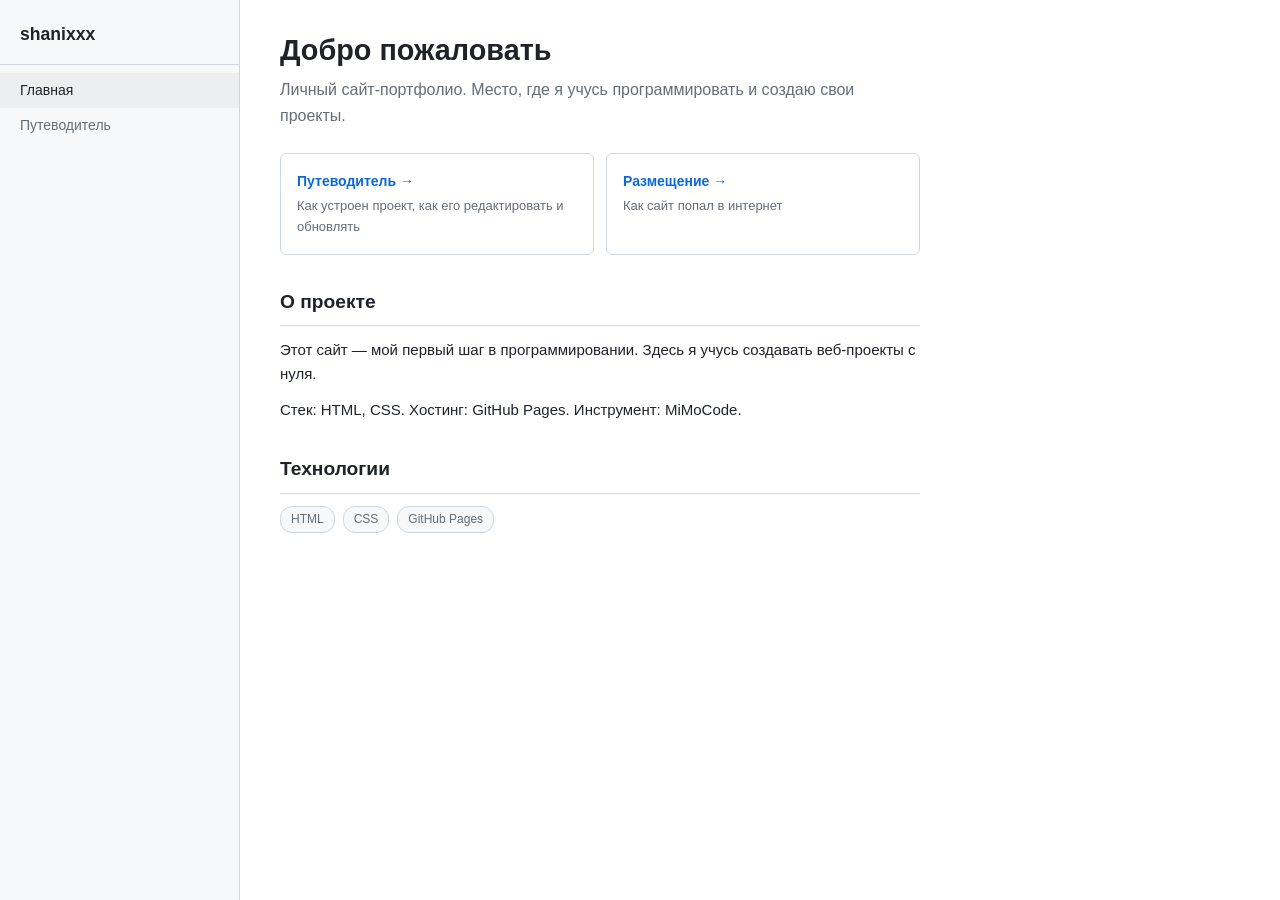
==== commit 0b17502b: "redesign" ====
--- a/index.html
+++ b/index.html
@@ -3,16 +3,14 @@
 <head>
     <meta charset="UTF-8">
     <meta name="viewport" content="width=device-width, initial-scale=1.0">
-    <title>Главная | shanixxx</title>
+    <title>shanixxx</title>
     <link rel="stylesheet" href="css/style.css">
 </head>
 <body>
 
     <div class="layout">
         <nav class="sidebar">
-            <div class="sidebar__header">
-                <span class="sidebar__logo">shanixxx</span>
-            </div>
+            <div class="sidebar__logo">shanixxx</div>
             <ul class="sidebar__nav">
                 <li><a href="index.html" class="active">Главная</a></li>
                 <li><a href="guide.html">Путеводитель</a></li>
@@ -20,53 +18,31 @@
         </nav>
 
         <main class="main">
-            <header class="topbar">
-                <span class="topbar__title">shanixxx.github.io</span>
-            </header>
-
             <div class="content">
                 <h1>Добро пожаловать</h1>
-                <p class="subtitle">Это мой личный сайт — первый проект в программировании.</p>
+                <p class="lead">Личный сайт-портфолио. Место, где я учусь программировать и создаю свои проекты.</p>
 
-                <div class="card-row">
+                <div class="grid-2">
                     <a href="guide.html" class="card">
-                        <div class="card__icon">📖</div>
-                        <h3>Путеводитель</h3>
-                        <p>Как устроен проект, термины, как обновлять сайт</p>
+                        <h3>Путеводитель →</h3>
+                        <p>Как устроен проект, как его редактировать и обновлять</p>
                     </a>
-                    <a href="#about" class="card">
-                        <div class="card__icon">💻</div>
-                        <h3>О проекте</h3>
-                        <p>Что это за сайт и зачем он нужен</p>
+                    <a href="guide.html#deploy" class="card">
+                        <h3>Размещение →</h3>
+                        <p>Как сайт попал в интернет</p>
                     </a>
                 </div>
 
-                <section id="about" class="section-block">
-                    <h2>О проекте</h2>
-                    <p>Этот сайт — мой первый шаг в программировании. Я хочу учиться создавать приложения, сайты и игры. Пока что я осваиваю основы HTML и CSS.</p>
-                    <p>Всё началось с MiMoCode — инструмента, который помогает писать код на человеческом языке. С его помощью я создал этот сайт за один вечер.</p>
-                </section>
+                <h2>О проекте</h2>
+                <p>Этот сайт — мой первый шаг в программировании. Здесь я учусь создавать веб-проекты с нуля.</p>
+                <p>Стек: HTML, CSS. Хостинг: GitHub Pages. Инструмент: MiMoCode.</p>
 
-                <section class="section-block">
-                    <h2>Технологии</h2>
-                    <div class="tags">
-                        <span class="tag">HTML</span>
-                        <span class="tag">CSS</span>
-                        <span class="tag">GitHub Pages</span>
-                    </div>
-                </section>
-
-                <section class="section-block">
-                    <h2>Статус</h2>
-                    <div class="status-card">
-                        <span class="status-dot status-dot--active"></span>
-                        <span>Сайт работает</span>
-                    </div>
-                    <div class="status-card">
-                        <span class="status-dot"></span>
-                        <span>Последнее обновление:一起装修</span>
-                    </div>
-                </section>
+                <h2>Технологии</h2>
+                <div class="tags">
+                    <span class="tag">HTML</span>
+                    <span class="tag">CSS</span>
+                    <span class="tag">GitHub Pages</span>
+                </div>
             </div>
         </main>
     </div>
--- a/css/style.css
+++ b/css/style.css
@@ -5,27 +5,23 @@
 }
 
 :root {
-    --bg: #0d1117;
-    --bg-secondary: #161b22;
-    --bg-tertiary: #21262d;
-    --border: #30363d;
-    --text: #e6edf3;
-    --text-muted: #8b949e;
-    --accent: #58a6ff;
-    --accent-hover: #79c0ff;
-    --green: #3fb950;
-    --sidebar-width: 260px;
-    --topbar-height: 52px;
+    --bg: #ffffff;
+    --bg-sidebar: #f6f8fa;
+    --border: #d0d7de;
+    --text: #1f2328;
+    --text-muted: #656d76;
+    --accent: #0969da;
+    --sidebar-width: 240px;
 }
 
 body {
-    font-family: -apple-system, BlinkMacSystemFont, 'Segoe UI', Roboto, sans-serif;
+    font-family: -apple-system, BlinkMacSystemFont, 'Segoe UI', sans-serif;
     background: var(--bg);
     color: var(--text);
     line-height: 1.6;
-}
-
-/* Layout */
+    font-size: 15px;
+}
+
 .layout {
     display: flex;
     min-height: 100vh;
@@ -34,104 +30,115 @@
 /* Sidebar */
 .sidebar {
     width: var(--sidebar-width);
-    background: var(--bg-secondary);
+    background: var(--bg-sidebar);
     border-right: 1px solid var(--border);
     position: fixed;
     top: 0;
     left: 0;
     bottom: 0;
-    overflow-y: auto;
-}
-
-.sidebar__header {
-    padding: 16px 20px;
+    padding: 20px 0;
+}
+
+.sidebar__logo {
+    padding: 0 20px 16px;
+    font-weight: 600;
+    font-size: 1.1rem;
     border-bottom: 1px solid var(--border);
-}
-
-.sidebar__logo {
-    font-weight: 600;
-    font-size: 1.1rem;
-    color: var(--text);
+    margin-bottom: 8px;
 }
 
 .sidebar__nav {
     list-style: none;
-    padding: 12px 0;
-}
-
-.sidebar__nav li a {
+}
+
+.sidebar__nav a {
     display: block;
-    padding: 8px 20px;
+    padding: 6px 20px;
     color: var(--text-muted);
     text-decoration: none;
-    font-size: 0.9rem;
-    transition: all 0.15s;
-}
-
-.sidebar__nav li a:hover {
-    color: var(--text);
-    background: var(--bg-tertiary);
-}
-
-.sidebar__nav li a.active {
-    color: var(--text);
-    background: var(--bg-tertiary);
-    border-left: 2px solid var(--accent);
+    font-size: 14px;
+}
+
+.sidebar__nav a:hover {
+    color: var(--text);
+}
+
+.sidebar__nav a.active {
+    color: var(--text);
+    font-weight: 500;
+    background: rgba(0, 0, 0, 0.04);
 }
 
 /* Main */
 .main {
     flex: 1;
     margin-left: var(--sidebar-width);
-    min-height: 100vh;
-}
-
-/* Topbar */
-.topbar {
-    height: var(--topbar-height);
+}
+
+.content {
+    max-width: 720px;
+    padding: 32px 40px 64px;
+}
+
+/* Typography */
+h1 {
+    font-size: 1.8rem;
+    font-weight: 600;
+    margin-bottom: 8px;
+    line-height: 1.3;
+}
+
+h2 {
+    font-size: 1.2rem;
+    font-weight: 600;
+    margin: 32px 0 12px;
+    padding-bottom: 8px;
     border-bottom: 1px solid var(--border);
-    display: flex;
-    align-items: center;
-    padding: 0 24px;
-    background: var(--bg-secondary);
-    position: sticky;
-    top: 0;
-    z-index: 10;
-}
-
-.topbar__title {
-    color: var(--text-muted);
-    font-size: 0.9rem;
-}
-
-/* Content */
-.content {
-    max-width: 800px;
-    padding: 32px 24px 64px;
-}
-
-.content h1 {
-    font-size: 2rem;
-    margin-bottom: 8px;
-}
-
-.subtitle {
-    color: var(--text-muted);
+}
+
+.lead {
+    color: var(--text-muted);
+    margin-bottom: 24px;
+    font-size: 16px;
+}
+
+p {
+    margin-bottom: 12px;
+}
+
+code {
+    background: var(--bg-sidebar);
+    padding: 2px 6px;
+    border-radius: 4px;
+    font-size: 13px;
+}
+
+pre {
+    background: var(--bg-sidebar);
+    border: 1px solid var(--border);
+    border-radius: 6px;
+    padding: 16px;
+    overflow-x: auto;
+    margin-bottom: 16px;
+    font-size: 13px;
+}
+
+pre code {
+    background: none;
+    padding: 0;
+}
+
+/* Cards */
+.grid-2 {
+    display: grid;
+    grid-template-columns: 1fr 1fr;
+    gap: 12px;
     margin-bottom: 32px;
-}
-
-/* Cards */
-.card-row {
-    display: grid;
-    grid-template-columns: repeat(auto-fit, minmax(200px, 1fr));
-    gap: 16px;
-    margin-bottom: 40px;
 }
 
 .card {
     display: block;
-    padding: 20px;
-    background: var(--bg-secondary);
+    padding: 16px;
     border: 1px solid var(--border);
     border-radius: 6px;
     text-decoration: none;
@@ -143,292 +150,90 @@
     border-color: var(--accent);
 }
 
-.card__icon {
-    font-size: 1.5rem;
-    margin-bottom: 8px;
-}
-
 .card h3 {
-    font-size: 1rem;
+    font-size: 14px;
+    font-weight: 600;
     margin-bottom: 4px;
+    color: var(--accent);
 }
 
 .card p {
-    font-size: 0.85rem;
-    color: var(--text-muted);
-}
-
-/* Sections */
-.section-block {
-    margin-bottom: 40px;
-}
-
-.section-block h2 {
-    font-size: 1.4rem;
-    margin-bottom: 16px;
-    padding-bottom: 8px;
-    border-bottom: 1px solid var(--border);
-}
-
-.section-block p {
-    color: var(--text-muted);
-    margin-bottom: 12px;
+    font-size: 13px;
+    color: var(--text-muted);
+    margin: 0;
 }
 
 /* Tags */
 .tags {
     display: flex;
     gap: 8px;
-    flex-wrap: wrap;
 }
 
 .tag {
-    display: inline-block;
-    padding: 4px 12px;
-    background: var(--bg-tertiary);
+    padding: 3px 10px;
+    background: var(--bg-sidebar);
     border: 1px solid var(--border);
-    border-radius: 20px;
-    font-size: 0.8rem;
-    color: var(--text-muted);
-}
-
-/* Status */
-.status-card {
-    display: flex;
-    align-items: center;
-    gap: 10px;
-    padding: 10px 16px;
-    background: var(--bg-secondary);
-    border: 1px solid var(--border);
-    border-radius: 6px;
-    margin-bottom: 8px;
-    font-size: 0.9rem;
-}
-
-.status-dot {
-    width: 8px;
-    height: 8px;
-    border-radius: 50%;
-    background: var(--text-muted);
-}
-
-.status-dot--active {
-    background: var(--green);
-}
-
-/* Info card */
-.info-card {
-    background: var(--bg-secondary);
-    border: 1px solid var(--border);
-    border-radius: 6px;
-    padding: 20px;
-}
-
-.info-card p {
-    margin-bottom: 8px;
-}
-
-.info-card p:last-child {
-    margin-bottom: 0;
-}
-
-.info-card code {
-    background: var(--bg-tertiary);
-    padding: 2px 6px;
-    border-radius: 4px;
-    font-size: 0.85rem;
+    border-radius: 12px;
+    font-size: 12px;
+    color: var(--text-muted);
 }
 
 /* Steps */
 .steps {
-    display: flex;
-    flex-direction: column;
-    gap: 8px;
+    padding-left: 20px;
     margin-bottom: 16px;
 }
 
-.step {
-    display: flex;
-    align-items: center;
-    gap: 12px;
-    padding: 10px 16px;
-    background: var(--bg-secondary);
-    border: 1px solid var(--border);
-    border-radius: 6px;
-    font-size: 0.9rem;
-}
-
-.step-num {
-    display: flex;
-    align-items: center;
-    justify-content: center;
-    width: 24px;
-    height: 24px;
-    background: var(--accent);
-    color: var(--bg);
-    border-radius: 50%;
-    font-size: 0.75rem;
-    font-weight: 600;
-    flex-shrink: 0;
-}
-
-/* Pre / Code */
-pre {
-    background: var(--bg-secondary);
-    border: 1px solid var(--border);
-    border-radius: 6px;
-    padding: 16px;
-    overflow-x: auto;
-    font-size: 0.85rem;
-    line-height: 1.5;
-}
-
-pre code {
-    background: none;
-    padding: 0;
-}
-
-code {
-    background: var(--bg-tertiary);
-    padding: 2px 6px;
-    border-radius: 4px;
-    font-size: 0.85rem;
-}
-
-/* Terms table */
-.terms-table {
-    width: 100%;
-    border-collapse: collapse;
-    background: var(--bg-secondary);
-    border: 1px solid var(--border);
-    border-radius: 6px;
-    overflow: hidden;
-}
-
-.terms-table th,
-.terms-table td {
-    padding: 10px 16px;
-    text-align: left;
-    border-bottom: 1px solid var(--border);
-}
-
-.terms-table th {
-    background: var(--bg-tertiary);
-    font-size: 0.85rem;
-    font-weight: 600;
-}
-
-.terms-table td {
-    font-size: 0.9rem;
-    color: var(--text-muted);
-}
-
-.terms-table tr:last-child td {
-    border-bottom: none;
-}
-
-/* Concepts grid */
-.concepts-grid {
-    display: grid;
-    grid-template-columns: repeat(auto-fit, minmax(200px, 1fr));
-    gap: 12px;
-}
-
-.concept-card {
-    background: var(--bg-secondary);
-    border: 1px solid var(--border);
-    border-radius: 6px;
-    padding: 16px;
-}
-
-.concept-card h3 {
-    color: var(--accent);
-    margin-bottom: 8px;
-    font-size: 0.95rem;
-}
-
-.concept-card p {
-    font-size: 0.85rem;
-    margin: 0;
-}
-
-/* Todo list */
-.todo-list {
-    list-style: none;
-    padding: 0;
-}
-
-.todo-list li {
-    padding: 8px 0;
-    padding-left: 24px;
-    position: relative;
-    color: var(--text-muted);
-    font-size: 0.9rem;
-}
-
-.todo-list li::before {
-    content: "→";
-    position: absolute;
-    left: 0;
-    color: var(--accent);
-}
-
-/* Links grid */
-.links-grid {
-    display: grid;
-    grid-template-columns: repeat(auto-fit, minmax(160px, 1fr));
-    gap: 12px;
-}
-
-.link-card {
-    display: block;
-    padding: 16px;
-    background: var(--bg-secondary);
-    border: 1px solid var(--border);
-    border-radius: 6px;
-    text-decoration: none;
-    color: var(--text);
-    transition: border-color 0.15s;
-}
-
-.link-card:hover {
-    border-color: var(--accent);
-}
-
-.link-card strong {
-    display: block;
-    margin-bottom: 4px;
-    font-size: 0.9rem;
-}
-
-.link-card span {
-    font-size: 0.8rem;
+.steps li {
+    padding: 4px 0;
+    color: var(--text-muted);
+}
+
+/* Terms */
+.terms dt {
+    font-weight: 600;
+    margin-top: 12px;
+    font-size: 14px;
+}
+
+.terms dd {
+    color: var(--text-muted);
+    margin-left: 0;
+    font-size: 14px;
+}
+
+/* Simple list */
+.simple-list {
+    padding-left: 20px;
+}
+
+.simple-list li {
+    padding: 4px 0;
     color: var(--text-muted);
 }
 
 /* Mobile */
 @media (max-width: 768px) {
     .sidebar {
+        position: relative;
         width: 100%;
-        height: auto;
-        position: relative;
         border-right: none;
         border-bottom: 1px solid var(--border);
     }
 
     .sidebar__nav {
         display: flex;
-        padding: 0;
-    }
-
-    .sidebar__nav li a {
-        padding: 12px 16px;
-        border-left: none;
-    }
-
-    .sidebar__nav li a.active {
-        border-left: none;
-        border-bottom: 2px solid var(--accent);
+        gap: 4px;
+        padding: 0 12px;
+    }
+
+    .sidebar__nav a {
+        padding: 8px 12px;
+    }
+
+    .sidebar__nav a.active {
+        background: var(--border);
+        border-radius: 6px;
     }
 
     .main {
@@ -436,6 +241,10 @@
     }
 
     .content {
-        padding: 24px 16px 48px;
-    }
-}
+        padding: 20px 16px 48px;
+    }
+
+    .grid-2 {
+        grid-template-columns: 1fr;
+    }
+}
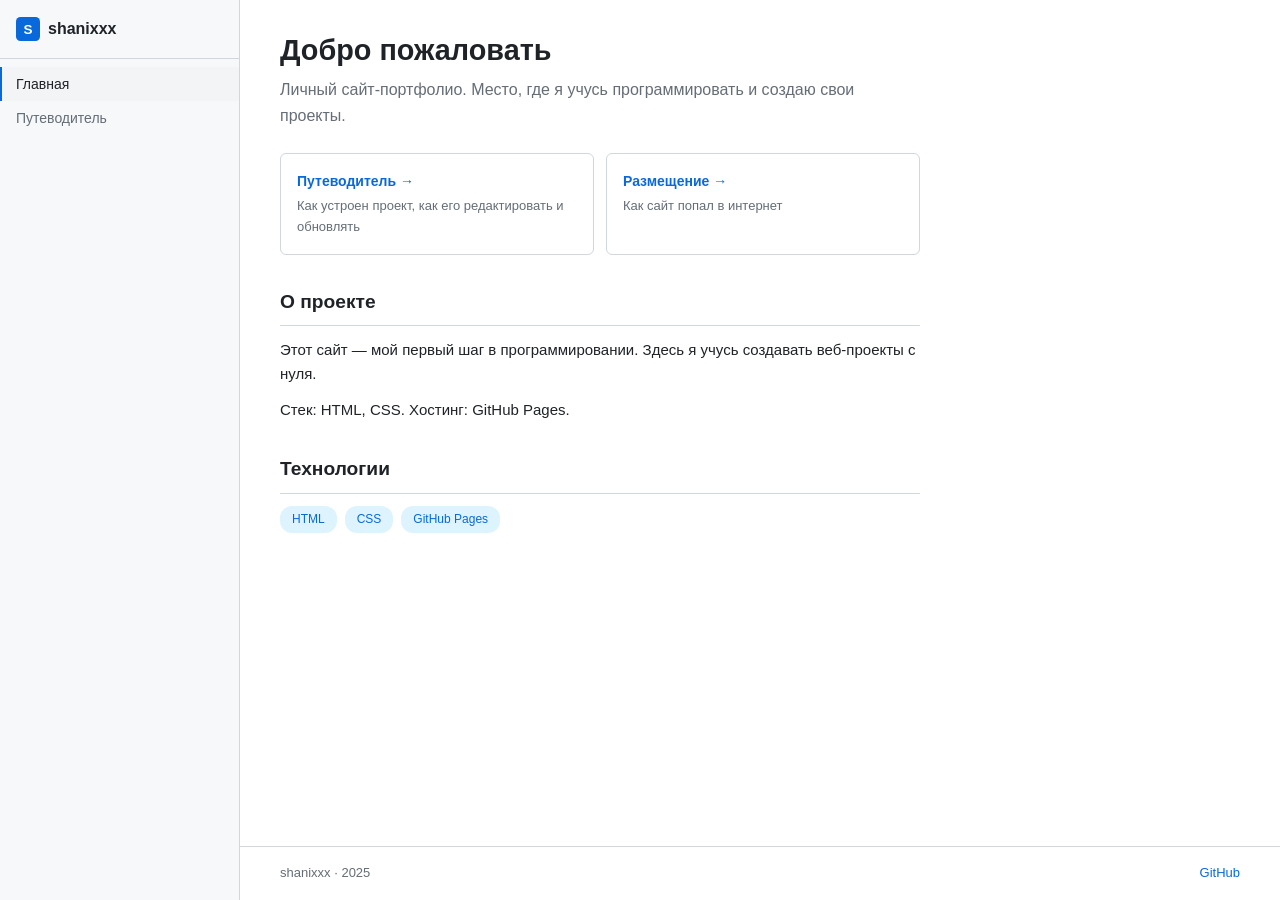
==== commit 2d5d89c4: "Add dark mode, footer, mobile menu, ToC, copy button" ====
--- a/index.html
+++ b/index.html
@@ -3,14 +3,27 @@
 <head>
     <meta charset="UTF-8">
     <meta name="viewport" content="width=device-width, initial-scale=1.0">
+    <meta name="description" content="Личный сайт shanixxx — портфолио начинающего программиста">
     <title>shanixxx</title>
+    <link rel="icon" href="favicon.svg" type="image/svg+xml">
     <link rel="stylesheet" href="css/style.css">
 </head>
 <body>
 
     <div class="layout">
         <nav class="sidebar">
-            <div class="sidebar__logo">shanixxx</div>
+            <div class="sidebar__header">
+                <div class="sidebar__logo">
+                    <svg class="sidebar__icon" viewBox="0 0 32 32" width="24" height="24">
+                        <rect width="32" height="32" rx="6" fill="#0969da"/>
+                        <text x="16" y="22" text-anchor="middle" font-family="-apple-system, sans-serif" font-size="18" font-weight="600" fill="#fff">S</text>
+                    </svg>
+                    shanixxx
+                </div>
+                <button class="menu-btn" aria-label="Меню">
+                    <span></span><span></span><span></span>
+                </button>
+            </div>
             <ul class="sidebar__nav">
                 <li><a href="index.html" class="active">Главная</a></li>
                 <li><a href="guide.html">Путеводитель</a></li>
@@ -35,7 +48,7 @@
 
                 <h2>О проекте</h2>
                 <p>Этот сайт — мой первый шаг в программировании. Здесь я учусь создавать веб-проекты с нуля.</p>
-                <p>Стек: HTML, CSS. Хостинг: GitHub Pages. Инструмент: MiMoCode.</p>
+                <p>Стек: HTML, CSS. Хостинг: GitHub Pages.</p>
 
                 <h2>Технологии</h2>
                 <div class="tags">
@@ -44,8 +57,16 @@
                     <span class="tag">GitHub Pages</span>
                 </div>
             </div>
+
+            <footer class="footer">
+                <div class="footer__inner">
+                    <span>shanixxx · 2025</span>
+                    <a href="https://github.com/shanixxx" target="_blank" rel="noopener">GitHub</a>
+                </div>
+            </footer>
         </main>
     </div>
 
+    <script src="js/main.js"></script>
 </body>
 </html>
--- a/css/style.css
+++ b/css/style.css
@@ -4,14 +4,33 @@
     box-sizing: border-box;
 }
 
+html {
+    scroll-behavior: smooth;
+}
+
 :root {
     --bg: #ffffff;
     --bg-sidebar: #f6f8fa;
+    --bg-hover: #f3f4f6;
     --border: #d0d7de;
     --text: #1f2328;
     --text-muted: #656d76;
     --accent: #0969da;
+    --accent-subtle: #ddf4ff;
     --sidebar-width: 240px;
+}
+
+@media (prefers-color-scheme: dark) {
+    :root {
+        --bg: #0d1117;
+        --bg-sidebar: #161b22;
+        --bg-hover: #1c2129;
+        --border: #30363d;
+        --text: #e6edf3;
+        --text-muted: #8b949e;
+        --accent: #58a6ff;
+        --accent-subtle: #1a3a52;
+    }
 }
 
 body {
@@ -36,24 +55,37 @@
     top: 0;
     left: 0;
     bottom: 0;
-    padding: 20px 0;
+    z-index: 100;
+}
+
+.sidebar__header {
+    display: flex;
+    align-items: center;
+    justify-content: space-between;
+    padding: 16px 16px;
+    border-bottom: 1px solid var(--border);
 }
 
 .sidebar__logo {
-    padding: 0 20px 16px;
+    display: flex;
+    align-items: center;
+    gap: 8px;
     font-weight: 600;
-    font-size: 1.1rem;
-    border-bottom: 1px solid var(--border);
-    margin-bottom: 8px;
+    font-size: 1rem;
+}
+
+.sidebar__icon {
+    flex-shrink: 0;
 }
 
 .sidebar__nav {
     list-style: none;
+    padding: 8px 0;
 }
 
 .sidebar__nav a {
     display: block;
-    padding: 6px 20px;
+    padding: 6px 16px;
     color: var(--text-muted);
     text-decoration: none;
     font-size: 14px;
@@ -61,23 +93,49 @@
 
 .sidebar__nav a:hover {
     color: var(--text);
+    background: var(--bg-hover);
 }
 
 .sidebar__nav a.active {
     color: var(--text);
     font-weight: 500;
-    background: rgba(0, 0, 0, 0.04);
+    background: var(--bg-hover);
+    border-left: 2px solid var(--accent);
+    padding-left: 14px;
+}
+
+/* Mobile menu button */
+.menu-btn {
+    display: none;
+    flex-direction: column;
+    gap: 4px;
+    background: none;
+    border: none;
+    cursor: pointer;
+    padding: 4px;
+}
+
+.menu-btn span {
+    display: block;
+    width: 18px;
+    height: 2px;
+    background: var(--text);
+    border-radius: 1px;
 }
 
 /* Main */
 .main {
     flex: 1;
     margin-left: var(--sidebar-width);
+    display: flex;
+    flex-direction: column;
+    min-height: 100vh;
 }
 
 .content {
     max-width: 720px;
-    padding: 32px 40px 64px;
+    padding: 32px 40px 48px;
+    flex: 1;
 }
 
 /* Typography */
@@ -170,12 +228,48 @@
 }
 
 .tag {
-    padding: 3px 10px;
+    padding: 4px 12px;
+    background: var(--accent-subtle);
+    color: var(--accent);
+    border-radius: 12px;
+    font-size: 12px;
+    font-weight: 500;
+}
+
+/* Table of Contents */
+.toc {
     background: var(--bg-sidebar);
     border: 1px solid var(--border);
-    border-radius: 12px;
-    font-size: 12px;
-    color: var(--text-muted);
+    border-radius: 6px;
+    padding: 16px 20px;
+    margin-bottom: 32px;
+}
+
+.toc strong {
+    display: block;
+    font-size: 13px;
+    text-transform: uppercase;
+    letter-spacing: 0.5px;
+    color: var(--text-muted);
+    margin-bottom: 8px;
+}
+
+.toc ul {
+    list-style: none;
+}
+
+.toc li {
+    padding: 3px 0;
+}
+
+.toc a {
+    color: var(--accent);
+    text-decoration: none;
+    font-size: 14px;
+}
+
+.toc a:hover {
+    text-decoration: underline;
 }
 
 /* Steps */
@@ -212,28 +306,107 @@
     color: var(--text-muted);
 }
 
+/* Footer */
+.footer {
+    border-top: 1px solid var(--border);
+    padding: 16px 40px;
+}
+
+.footer__inner {
+    display: flex;
+    justify-content: space-between;
+    align-items: center;
+    font-size: 13px;
+    color: var(--text-muted);
+}
+
+.footer a {
+    color: var(--accent);
+    text-decoration: none;
+}
+
+.footer a:hover {
+    text-decoration: underline;
+}
+
+/* Copy button */
+.copy-btn {
+    position: absolute;
+    top: 8px;
+    right: 8px;
+    background: var(--bg);
+    border: 1px solid var(--border);
+    border-radius: 4px;
+    padding: 4px 10px;
+    font-size: 12px;
+    color: var(--text-muted);
+    cursor: pointer;
+    transition: all 0.15s;
+}
+
+.copy-btn:hover {
+    color: var(--text);
+    border-color: var(--text-muted);
+}
+
+/* Scroll to top */
+.scroll-top {
+    position: fixed;
+    bottom: 24px;
+    right: 24px;
+    width: 40px;
+    height: 40px;
+    border-radius: 50%;
+    background: var(--accent);
+    color: #fff;
+    border: none;
+    font-size: 18px;
+    cursor: pointer;
+    opacity: 0;
+    visibility: hidden;
+    transition: opacity 0.2s, visibility 0.2s;
+    z-index: 50;
+    display: flex;
+    align-items: center;
+    justify-content: center;
+}
+
+.scroll-top--visible {
+    opacity: 1;
+    visibility: visible;
+}
+
+.scroll-top:hover {
+    opacity: 0.85;
+}
+
 /* Mobile */
 @media (max-width: 768px) {
+    .menu-btn {
+        display: flex;
+    }
+
     .sidebar {
-        position: relative;
-        width: 100%;
-        border-right: none;
-        border-bottom: 1px solid var(--border);
+        transform: translateX(-100%);
+        transition: transform 0.2s;
+    }
+
+    .sidebar--open {
+        transform: translateX(0);
     }
 
     .sidebar__nav {
-        display: flex;
-        gap: 4px;
-        padding: 0 12px;
+        padding: 8px 0;
     }
 
     .sidebar__nav a {
-        padding: 8px 12px;
+        padding: 10px 16px;
     }
 
     .sidebar__nav a.active {
-        background: var(--border);
-        border-radius: 6px;
+        border-left: none;
+        border-bottom: 2px solid var(--accent);
+        padding-left: 16px;
     }
 
     .main {
@@ -241,10 +414,14 @@
     }
 
     .content {
-        padding: 20px 16px 48px;
+        padding: 24px 16px 48px;
     }
 
     .grid-2 {
         grid-template-columns: 1fr;
     }
-}
+
+    .footer {
+        padding: 16px;
+    }
+}
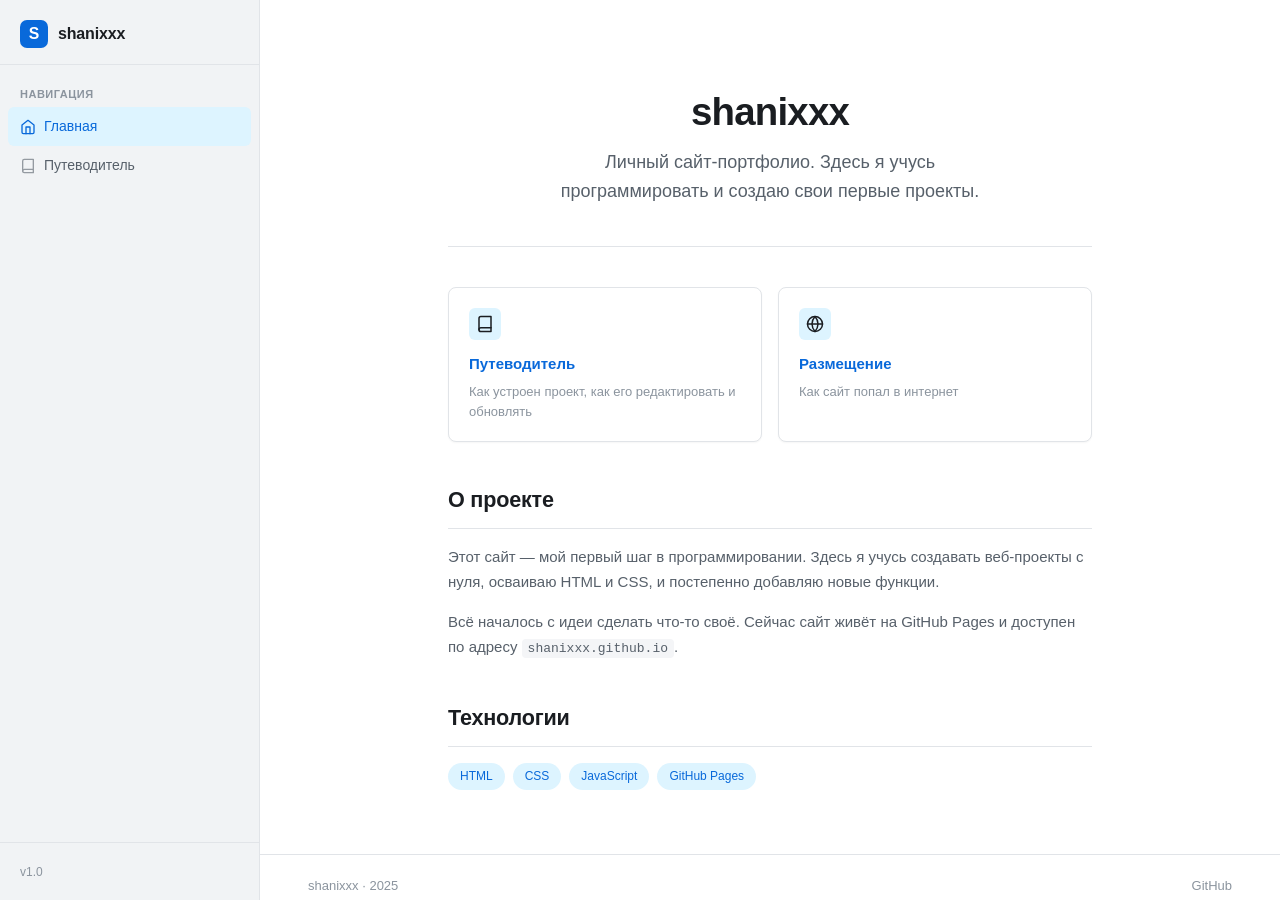
==== commit 434ba21e: "Redesign: professional documentation layout" ====
--- a/index.html
+++ b/index.html
@@ -10,50 +10,90 @@
 </head>
 <body>
 
+    <div class="sidebar-overlay"></div>
+
     <div class="layout">
         <nav class="sidebar">
             <div class="sidebar__header">
                 <div class="sidebar__logo">
-                    <svg class="sidebar__icon" viewBox="0 0 32 32" width="24" height="24">
-                        <rect width="32" height="32" rx="6" fill="#0969da"/>
-                        <text x="16" y="22" text-anchor="middle" font-family="-apple-system, sans-serif" font-size="18" font-weight="600" fill="#fff">S</text>
+                    <svg class="sidebar__icon" viewBox="0 0 32 32" width="28" height="28">
+                        <rect width="32" height="32" rx="8" fill="#0969da"/>
+                        <text x="16" y="22" text-anchor="middle" font-family="-apple-system, sans-serif" font-size="18" font-weight="700" fill="#fff">S</text>
                     </svg>
                     shanixxx
                 </div>
                 <button class="menu-btn" aria-label="Меню">
-                    <span></span><span></span><span></span>
+                    <svg viewBox="0 0 24 24" fill="none" stroke="currentColor" stroke-width="2" stroke-linecap="round">
+                        <line x1="3" y1="6" x2="21" y2="6"/>
+                        <line x1="3" y1="12" x2="21" y2="12"/>
+                        <line x1="3" y1="18" x2="21" y2="18"/>
+                    </svg>
                 </button>
             </div>
             <ul class="sidebar__nav">
-                <li><a href="index.html" class="active">Главная</a></li>
-                <li><a href="guide.html">Путеводитель</a></li>
+                <span class="sidebar__nav-label">Навигация</span>
+                <li>
+                    <a href="index.html" class="active">
+                        <svg class="sidebar__nav-icon" viewBox="0 0 24 24" fill="none" stroke="currentColor" stroke-width="2" stroke-linecap="round" stroke-linejoin="round"><path d="M3 9l9-7 9 7v11a2 2 0 0 1-2 2H5a2 2 0 0 1-2-2z"/><polyline points="9 22 9 12 15 12 15 22"/></svg>
+                        Главная
+                    </a>
+                </li>
+                <li>
+                    <a href="guide.html">
+                        <svg class="sidebar__nav-icon" viewBox="0 0 24 24" fill="none" stroke="currentColor" stroke-width="2" stroke-linecap="round" stroke-linejoin="round"><path d="M4 19.5A2.5 2.5 0 0 1 6.5 17H20"/><path d="M6.5 2H20v20H6.5A2.5 2.5 0 0 1 4 19.5v-15A2.5 2.5 0 0 1 6.5 2z"/></svg>
+                        Путеводитель
+                    </a>
+                </li>
             </ul>
+            <div class="sidebar__footer">
+                <span class="sidebar__version">v1.0</span>
+            </div>
         </nav>
 
         <main class="main">
+            <div class="topbar">
+                <button class="menu-btn" aria-label="Меню">
+                    <svg viewBox="0 0 24 24" fill="none" stroke="currentColor" stroke-width="2" stroke-linecap="round">
+                        <line x1="3" y1="6" x2="21" y2="6"/>
+                        <line x1="3" y1="12" x2="21" y2="12"/>
+                        <line x1="3" y1="18" x2="21" y2="18"/>
+                    </svg>
+                </button>
+                <span class="topbar__title">shanixxx</span>
+            </div>
+
             <div class="content">
-                <h1>Добро пожаловать</h1>
-                <p class="lead">Личный сайт-портфолио. Место, где я учусь программировать и создаю свои проекты.</p>
+                <div class="hero-section">
+                    <h1>shanixxx</h1>
+                    <p class="lead">Личный сайт-портфолио. Здесь я учусь программировать и создаю свои первые проекты.</p>
+                </div>
 
                 <div class="grid-2">
                     <a href="guide.html" class="card">
-                        <h3>Путеводитель →</h3>
+                        <div class="card-icon">
+                            <svg width="18" height="18" viewBox="0 0 24 24" fill="none" stroke="currentColor" stroke-width="2" stroke-linecap="round" stroke-linejoin="round"><path d="M4 19.5A2.5 2.5 0 0 1 6.5 17H20"/><path d="M6.5 2H20v20H6.5A2.5 2.5 0 0 1 4 19.5v-15A2.5 2.5 0 0 1 6.5 2z"/></svg>
+                        </div>
+                        <h3>Путеводитель</h3>
                         <p>Как устроен проект, как его редактировать и обновлять</p>
                     </a>
                     <a href="guide.html#deploy" class="card">
-                        <h3>Размещение →</h3>
+                        <div class="card-icon">
+                            <svg width="18" height="18" viewBox="0 0 24 24" fill="none" stroke="currentColor" stroke-width="2" stroke-linecap="round" stroke-linejoin="round"><circle cx="12" cy="12" r="10"/><line x1="2" y1="12" x2="22" y2="12"/><path d="M12 2a15.3 15.3 0 0 1 4 10 15.3 15.3 0 0 1-4 10 15.3 15.3 0 0 1-4-10 15.3 15.3 0 0 1 4-10z"/></svg>
+                        </div>
+                        <h3>Размещение</h3>
                         <p>Как сайт попал в интернет</p>
                     </a>
                 </div>
 
                 <h2>О проекте</h2>
-                <p>Этот сайт — мой первый шаг в программировании. Здесь я учусь создавать веб-проекты с нуля.</p>
-                <p>Стек: HTML, CSS. Хостинг: GitHub Pages.</p>
+                <p>Этот сайт — мой первый шаг в программировании. Здесь я учусь создавать веб-проекты с нуля, осваиваю HTML и CSS, и постепенно добавляю новые функции.</p>
+                <p>Всё началось с идеи сделать что-то своё. Сейчас сайт живёт на GitHub Pages и доступен по адресу <code>shanixxx.github.io</code>.</p>
 
                 <h2>Технологии</h2>
                 <div class="tags">
                     <span class="tag">HTML</span>
                     <span class="tag">CSS</span>
+                    <span class="tag">JavaScript</span>
                     <span class="tag">GitHub Pages</span>
                 </div>
             </div>
@@ -61,7 +101,7 @@
             <footer class="footer">
                 <div class="footer__inner">
                     <span>shanixxx · 2025</span>
-                    <a href="https://github.com/shanixxx" target="_blank" rel="noopener">GitHub</a>
+                    <a href="https://github.com/shanixxx" target="_blank" rel="noopener noreferrer">GitHub</a>
                 </div>
             </footer>
         </main>
--- a/css/style.css
+++ b/css/style.css
@@ -6,41 +6,61 @@
 
 html {
     scroll-behavior: smooth;
+    scroll-padding-top: 20px;
 }
 
 :root {
     --bg: #ffffff;
-    --bg-sidebar: #f6f8fa;
-    --bg-hover: #f3f4f6;
-    --border: #d0d7de;
-    --text: #1f2328;
-    --text-muted: #656d76;
+    --bg-secondary: #f8f9fb;
+    --bg-sidebar: #f1f3f5;
+    --bg-code: #f4f5f7;
+    --border: #e1e4e8;
+    --border-light: #eaecef;
+    --text: #1a1d21;
+    --text-secondary: #57606a;
+    --text-muted: #8b949e;
     --accent: #0969da;
+    --accent-hover: #0550ae;
     --accent-subtle: #ddf4ff;
-    --sidebar-width: 240px;
+    --success: #1a7f37;
+    --sidebar-width: 260px;
+    --content-max: 740px;
+    --radius: 8px;
+    --radius-sm: 6px;
+    --shadow-sm: 0 1px 2px rgba(0,0,0,0.04);
+    --shadow-md: 0 4px 12px rgba(0,0,0,0.06);
 }
 
 @media (prefers-color-scheme: dark) {
     :root {
         --bg: #0d1117;
+        --bg-secondary: #161b22;
         --bg-sidebar: #161b22;
-        --bg-hover: #1c2129;
+        --bg-code: #1c2129;
         --border: #30363d;
+        --border-light: #21262d;
         --text: #e6edf3;
-        --text-muted: #8b949e;
+        --text-secondary: #b1bac4;
+        --text-muted: #768390;
         --accent: #58a6ff;
+        --accent-hover: #79c0ff;
         --accent-subtle: #1a3a52;
+        --success: #3fb950;
+        --shadow-sm: 0 1px 2px rgba(0,0,0,0.2);
+        --shadow-md: 0 4px 12px rgba(0,0,0,0.3);
     }
 }
 
 body {
-    font-family: -apple-system, BlinkMacSystemFont, 'Segoe UI', sans-serif;
+    font-family: -apple-system, BlinkMacSystemFont, 'Segoe UI', 'Noto Sans', Helvetica, Arial, sans-serif;
     background: var(--bg);
     color: var(--text);
-    line-height: 1.6;
+    line-height: 1.65;
     font-size: 15px;
-}
-
+    -webkit-font-smoothing: antialiased;
+}
+
+/* Layout */
 .layout {
     display: flex;
     min-height: 100vh;
@@ -55,23 +75,28 @@
     top: 0;
     left: 0;
     bottom: 0;
-    z-index: 100;
+    z-index: 200;
+    display: flex;
+    flex-direction: column;
+    overflow-y: auto;
 }
 
 .sidebar__header {
     display: flex;
     align-items: center;
     justify-content: space-between;
-    padding: 16px 16px;
+    padding: 20px 20px 16px;
     border-bottom: 1px solid var(--border);
+    flex-shrink: 0;
 }
 
 .sidebar__logo {
     display: flex;
     align-items: center;
-    gap: 8px;
-    font-weight: 600;
+    gap: 10px;
+    font-weight: 700;
     font-size: 1rem;
+    letter-spacing: -0.01em;
 }
 
 .sidebar__icon {
@@ -80,47 +105,121 @@
 
 .sidebar__nav {
     list-style: none;
-    padding: 8px 0;
+    padding: 12px 8px;
+    flex: 1;
+}
+
+.sidebar__nav-label {
+    display: block;
+    padding: 8px 12px 4px;
+    font-size: 11px;
+    font-weight: 600;
+    text-transform: uppercase;
+    letter-spacing: 0.5px;
+    color: var(--text-muted);
 }
 
 .sidebar__nav a {
-    display: block;
-    padding: 6px 16px;
-    color: var(--text-muted);
+    display: flex;
+    align-items: center;
+    gap: 8px;
+    padding: 8px 12px;
+    color: var(--text-secondary);
     text-decoration: none;
     font-size: 14px;
+    border-radius: var(--radius-sm);
+    transition: all 0.12s;
 }
 
 .sidebar__nav a:hover {
     color: var(--text);
-    background: var(--bg-hover);
+    background: var(--bg-secondary);
 }
 
 .sidebar__nav a.active {
-    color: var(--text);
+    color: var(--accent);
     font-weight: 500;
-    background: var(--bg-hover);
-    border-left: 2px solid var(--accent);
-    padding-left: 14px;
+    background: var(--accent-subtle);
+}
+
+.sidebar__nav-icon {
+    width: 16px;
+    height: 16px;
+    opacity: 0.6;
+    flex-shrink: 0;
+}
+
+.sidebar__nav a.active .sidebar__nav-icon {
+    opacity: 1;
+}
+
+.sidebar__footer {
+    padding: 16px 20px;
+    border-top: 1px solid var(--border);
+    flex-shrink: 0;
+}
+
+.sidebar__version {
+    font-size: 12px;
+    color: var(--text-muted);
+}
+
+/* Mobile overlay */
+.sidebar-overlay {
+    display: none;
+    position: fixed;
+    inset: 0;
+    background: rgba(0,0,0,0.4);
+    z-index: 150;
+    opacity: 0;
+    transition: opacity 0.2s;
+}
+
+.sidebar-overlay--visible {
+    display: block;
+    opacity: 1;
 }
 
 /* Mobile menu button */
 .menu-btn {
     display: none;
-    flex-direction: column;
-    gap: 4px;
+    align-items: center;
+    justify-content: center;
+    width: 36px;
+    height: 36px;
     background: none;
-    border: none;
+    border: 1px solid var(--border);
+    border-radius: var(--radius-sm);
     cursor: pointer;
-    padding: 4px;
-}
-
-.menu-btn span {
-    display: block;
+    color: var(--text);
+    transition: background 0.15s;
+}
+
+.menu-btn:hover {
+    background: var(--bg-secondary);
+}
+
+.menu-btn svg {
     width: 18px;
-    height: 2px;
-    background: var(--text);
-    border-radius: 1px;
+    height: 18px;
+}
+
+/* Top bar */
+.topbar {
+    display: none;
+    align-items: center;
+    gap: 12px;
+    padding: 12px 16px;
+    background: var(--bg);
+    border-bottom: 1px solid var(--border);
+    position: sticky;
+    top: 0;
+    z-index: 100;
+}
+
+.topbar__title {
+    font-weight: 600;
+    font-size: 15px;
 }
 
 /* Main */
@@ -133,85 +232,134 @@
 }
 
 .content {
-    max-width: 720px;
-    padding: 32px 40px 48px;
+    max-width: var(--content-max);
+    width: 100%;
+    padding: 40px 48px 64px;
     flex: 1;
+    margin: 0 auto;
 }
 
 /* Typography */
 h1 {
-    font-size: 1.8rem;
-    font-weight: 600;
-    margin-bottom: 8px;
-    line-height: 1.3;
+    font-size: 2rem;
+    font-weight: 700;
+    margin-bottom: 12px;
+    line-height: 1.25;
+    letter-spacing: -0.02em;
 }
 
 h2 {
-    font-size: 1.2rem;
-    font-weight: 600;
-    margin: 32px 0 12px;
-    padding-bottom: 8px;
+    font-size: 1.35rem;
+    font-weight: 600;
+    margin: 40px 0 16px;
+    padding-bottom: 10px;
     border-bottom: 1px solid var(--border);
+    letter-spacing: -0.01em;
+}
+
+h3 {
+    font-size: 1.1rem;
+    font-weight: 600;
+    margin: 24px 0 8px;
 }
 
 .lead {
-    color: var(--text-muted);
-    margin-bottom: 24px;
-    font-size: 16px;
+    color: var(--text-secondary);
+    margin-bottom: 32px;
+    font-size: 17px;
+    line-height: 1.6;
 }
 
 p {
-    margin-bottom: 12px;
+    margin-bottom: 16px;
+    color: var(--text-secondary);
+}
+
+a {
+    color: var(--accent);
+    text-decoration: none;
+}
+
+a:hover {
+    text-decoration: underline;
 }
 
 code {
-    background: var(--bg-sidebar);
+    background: var(--bg-code);
     padding: 2px 6px;
     border-radius: 4px;
     font-size: 13px;
+    font-family: 'SF Mono', 'Fira Code', Consolas, monospace;
 }
 
 pre {
-    background: var(--bg-sidebar);
+    background: var(--bg-code);
     border: 1px solid var(--border);
-    border-radius: 6px;
-    padding: 16px;
+    border-radius: var(--radius);
+    padding: 20px;
     overflow-x: auto;
-    margin-bottom: 16px;
+    margin: 16px 0;
     font-size: 13px;
+    line-height: 1.7;
 }
 
 pre code {
     background: none;
     padding: 0;
+    font-size: inherit;
+}
+
+/* Hero section on index */
+.hero-section {
+    text-align: center;
+    padding: 48px 0 40px;
+    border-bottom: 1px solid var(--border);
+    margin-bottom: 40px;
+}
+
+.hero-section h1 {
+    font-size: 2.4rem;
+    margin-bottom: 12px;
+}
+
+.hero-section .lead {
+    font-size: 18px;
+    max-width: 480px;
+    margin: 0 auto;
 }
 
 /* Cards */
 .grid-2 {
     display: grid;
     grid-template-columns: 1fr 1fr;
-    gap: 12px;
-    margin-bottom: 32px;
+    gap: 16px;
+    margin-bottom: 40px;
 }
 
 .card {
-    display: block;
-    padding: 16px;
+    display: flex;
+    flex-direction: column;
+    padding: 20px;
+    background: var(--bg);
     border: 1px solid var(--border);
-    border-radius: 6px;
+    border-radius: var(--radius);
     text-decoration: none;
     color: var(--text);
-    transition: border-color 0.15s;
+    transition: all 0.15s;
+    box-shadow: var(--shadow-sm);
 }
 
 .card:hover {
     border-color: var(--accent);
+    box-shadow: var(--shadow-md);
+    text-decoration: none;
+    transform: translateY(-1px);
 }
 
 .card h3 {
-    font-size: 14px;
-    font-weight: 600;
-    margin-bottom: 4px;
+    font-size: 15px;
+    font-weight: 600;
+    margin: 0 0 6px;
     color: var(--accent);
 }
 
@@ -219,39 +367,57 @@
     font-size: 13px;
     color: var(--text-muted);
     margin: 0;
+    line-height: 1.5;
+}
+
+.card-icon {
+    width: 32px;
+    height: 32px;
+    background: var(--accent-subtle);
+    border-radius: var(--radius-sm);
+    display: flex;
+    align-items: center;
+    justify-content: center;
+    margin-bottom: 12px;
+    font-size: 16px;
 }
 
 /* Tags */
 .tags {
     display: flex;
     gap: 8px;
+    flex-wrap: wrap;
 }
 
 .tag {
+    display: inline-flex;
+    align-items: center;
+    gap: 4px;
     padding: 4px 12px;
     background: var(--accent-subtle);
     color: var(--accent);
-    border-radius: 12px;
+    border-radius: 20px;
     font-size: 12px;
     font-weight: 500;
 }
 
 /* Table of Contents */
 .toc {
-    background: var(--bg-sidebar);
+    background: var(--bg-secondary);
     border: 1px solid var(--border);
-    border-radius: 6px;
-    padding: 16px 20px;
-    margin-bottom: 32px;
-}
-
-.toc strong {
+    border-radius: var(--radius);
+    padding: 20px 24px;
+    margin-bottom: 40px;
+}
+
+.toc__title {
     display: block;
-    font-size: 13px;
+    font-size: 12px;
+    font-weight: 600;
     text-transform: uppercase;
     letter-spacing: 0.5px;
     color: var(--text-muted);
-    margin-bottom: 8px;
+    margin-bottom: 12px;
 }
 
 .toc ul {
@@ -259,57 +425,113 @@
 }
 
 .toc li {
-    padding: 3px 0;
+    padding: 4px 0;
 }
 
 .toc a {
+    color: var(--text-secondary);
+    font-size: 14px;
+    transition: color 0.12s;
+}
+
+.toc a:hover {
     color: var(--accent);
     text-decoration: none;
-    font-size: 14px;
-}
-
-.toc a:hover {
-    text-decoration: underline;
 }
 
 /* Steps */
 .steps {
-    padding-left: 20px;
-    margin-bottom: 16px;
+    counter-reset: step;
+    list-style: none;
+    padding: 0;
+    margin: 16px 0;
 }
 
 .steps li {
-    padding: 4px 0;
-    color: var(--text-muted);
+    counter-increment: step;
+    position: relative;
+    padding: 10px 16px 10px 48px;
+    margin-bottom: 4px;
+    background: var(--bg-secondary);
+    border: 1px solid var(--border-light);
+    border-radius: var(--radius-sm);
+    font-size: 14px;
+    color: var(--text-secondary);
+}
+
+.steps li::before {
+    content: counter(step);
+    position: absolute;
+    left: 14px;
+    top: 10px;
+    width: 22px;
+    height: 22px;
+    background: var(--accent-subtle);
+    color: var(--accent);
+    border-radius: 50%;
+    font-size: 12px;
+    font-weight: 600;
+    display: flex;
+    align-items: center;
+    justify-content: center;
 }
 
 /* Terms */
+.terms {
+    border: 1px solid var(--border);
+    border-radius: var(--radius);
+    overflow: hidden;
+    margin: 16px 0;
+}
+
 .terms dt {
-    font-weight: 600;
-    margin-top: 12px;
+    padding: 10px 16px;
+    background: var(--bg-secondary);
+    font-weight: 600;
     font-size: 14px;
+    border-bottom: 1px solid var(--border-light);
 }
 
 .terms dd {
-    color: var(--text-muted);
-    margin-left: 0;
+    padding: 10px 16px;
+    margin: 0;
     font-size: 14px;
+    color: var(--text-secondary);
+    border-bottom: 1px solid var(--border-light);
+}
+
+.terms dd:last-child {
+    border-bottom: none;
 }
 
 /* Simple list */
 .simple-list {
     padding-left: 20px;
+    margin: 12px 0;
 }
 
 .simple-list li {
-    padding: 4px 0;
-    color: var(--text-muted);
+    padding: 6px 0;
+    color: var(--text-secondary);
+    font-size: 14px;
+}
+
+/* Info box */
+.info-box {
+    background: var(--accent-subtle);
+    border-left: 3px solid var(--accent);
+    border-radius: 0 var(--radius-sm) var(--radius-sm) 0;
+    padding: 14px 18px;
+    margin: 16px 0;
+    font-size: 14px;
+    color: var(--text-secondary);
 }
 
 /* Footer */
 .footer {
     border-top: 1px solid var(--border);
-    padding: 16px 40px;
+    padding: 20px 48px;
+    margin-top: auto;
 }
 
 .footer__inner {
@@ -321,27 +543,38 @@
 }
 
 .footer a {
+    color: var(--text-muted);
+    transition: color 0.12s;
+}
+
+.footer a:hover {
     color: var(--accent);
     text-decoration: none;
 }
 
-.footer a:hover {
-    text-decoration: underline;
-}
-
 /* Copy button */
+pre {
+    position: relative;
+}
+
 .copy-btn {
     position: absolute;
-    top: 8px;
-    right: 8px;
+    top: 10px;
+    right: 10px;
     background: var(--bg);
     border: 1px solid var(--border);
-    border-radius: 4px;
+    border-radius: var(--radius-sm);
     padding: 4px 10px;
-    font-size: 12px;
+    font-size: 11px;
+    font-weight: 500;
     color: var(--text-muted);
     cursor: pointer;
-    transition: all 0.15s;
+    transition: all 0.12s;
+    opacity: 0;
+}
+
+pre:hover .copy-btn {
+    opacity: 1;
 }
 
 .copy-btn:hover {
@@ -352,23 +585,23 @@
 /* Scroll to top */
 .scroll-top {
     position: fixed;
-    bottom: 24px;
-    right: 24px;
-    width: 40px;
-    height: 40px;
+    bottom: 28px;
+    right: 28px;
+    width: 44px;
+    height: 44px;
     border-radius: 50%;
     background: var(--accent);
     color: #fff;
     border: none;
-    font-size: 18px;
     cursor: pointer;
     opacity: 0;
     visibility: hidden;
-    transition: opacity 0.2s, visibility 0.2s;
+    transition: all 0.2s;
     z-index: 50;
     display: flex;
     align-items: center;
     justify-content: center;
+    box-shadow: var(--shadow-md);
 }
 
 .scroll-top--visible {
@@ -377,36 +610,34 @@
 }
 
 .scroll-top:hover {
-    opacity: 0.85;
+    background: var(--accent-hover);
+    transform: translateY(-2px);
+}
+
+.scroll-top svg {
+    width: 20px;
+    height: 20px;
 }
 
 /* Mobile */
 @media (max-width: 768px) {
+    .topbar {
+        display: flex;
+    }
+
     .menu-btn {
         display: flex;
     }
 
     .sidebar {
         transform: translateX(-100%);
-        transition: transform 0.2s;
+        transition: transform 0.25s cubic-bezier(0.4, 0, 0.2, 1);
+        box-shadow: none;
     }
 
     .sidebar--open {
         transform: translateX(0);
-    }
-
-    .sidebar__nav {
-        padding: 8px 0;
-    }
-
-    .sidebar__nav a {
-        padding: 10px 16px;
-    }
-
-    .sidebar__nav a.active {
-        border-left: none;
-        border-bottom: 2px solid var(--accent);
-        padding-left: 16px;
+        box-shadow: var(--shadow-md);
     }
 
     .main {
@@ -414,7 +645,15 @@
     }
 
     .content {
-        padding: 24px 16px 48px;
+        padding: 24px 20px 48px;
+    }
+
+    .hero-section {
+        padding: 32px 0;
+    }
+
+    .hero-section h1 {
+        font-size: 1.8rem;
     }
 
     .grid-2 {
@@ -422,6 +661,19 @@
     }
 
     .footer {
-        padding: 16px;
-    }
-}
+        padding: 16px 20px;
+    }
+
+    .footer__inner {
+        flex-direction: column;
+        gap: 8px;
+    }
+
+    h1 {
+        font-size: 1.6rem;
+    }
+
+    h2 {
+        font-size: 1.2rem;
+    }
+}
